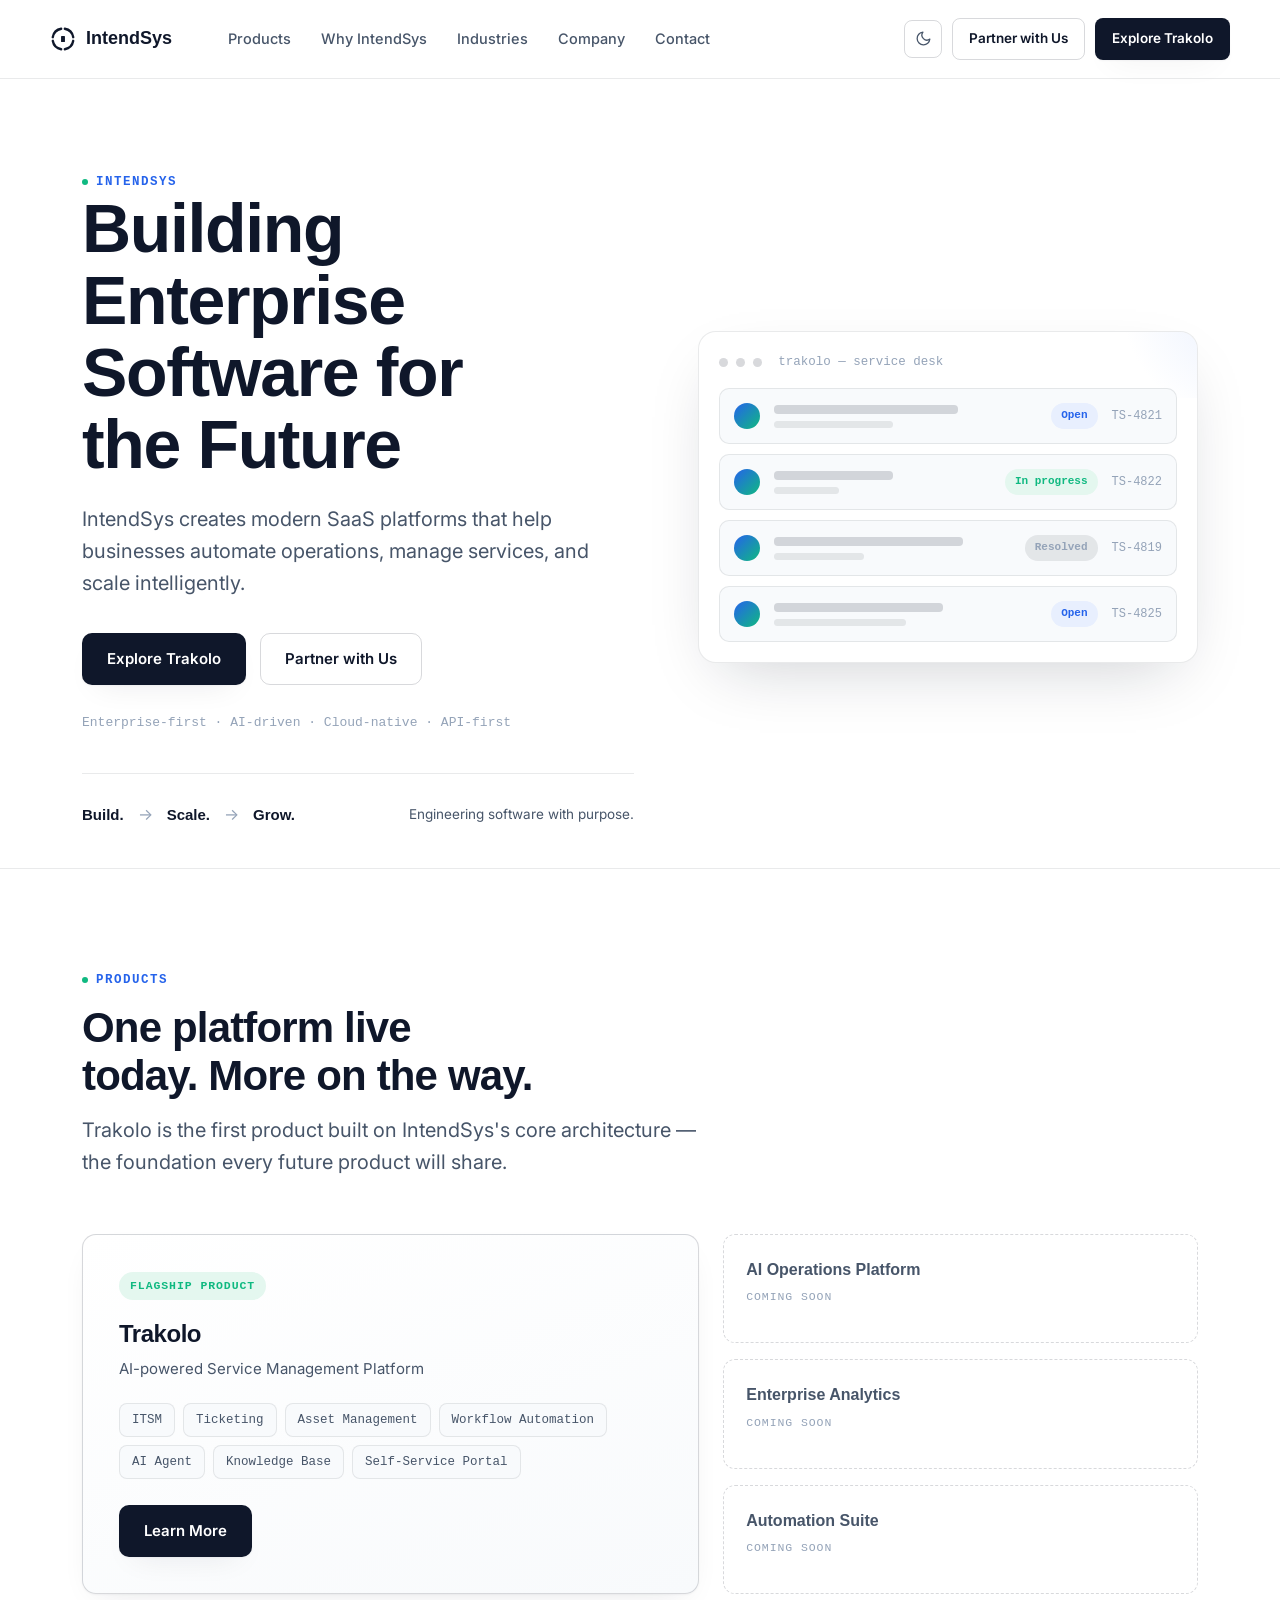
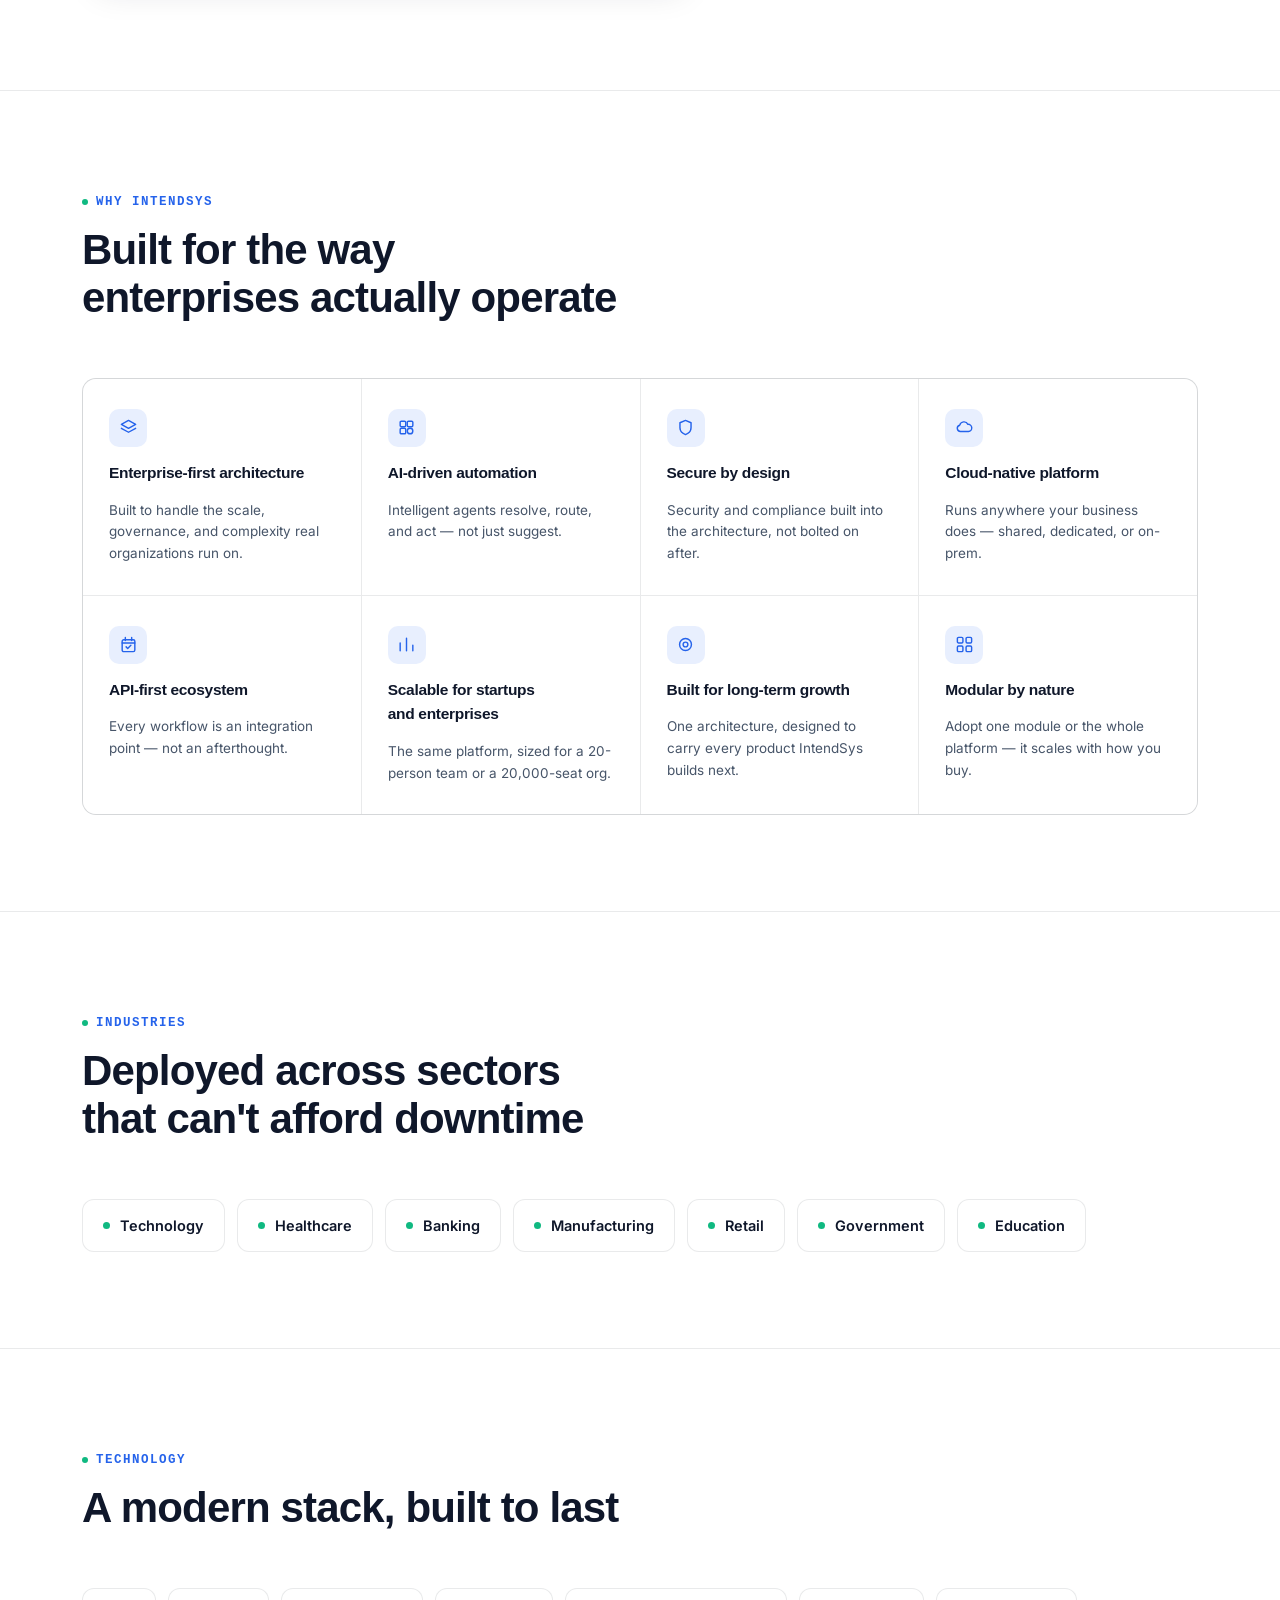
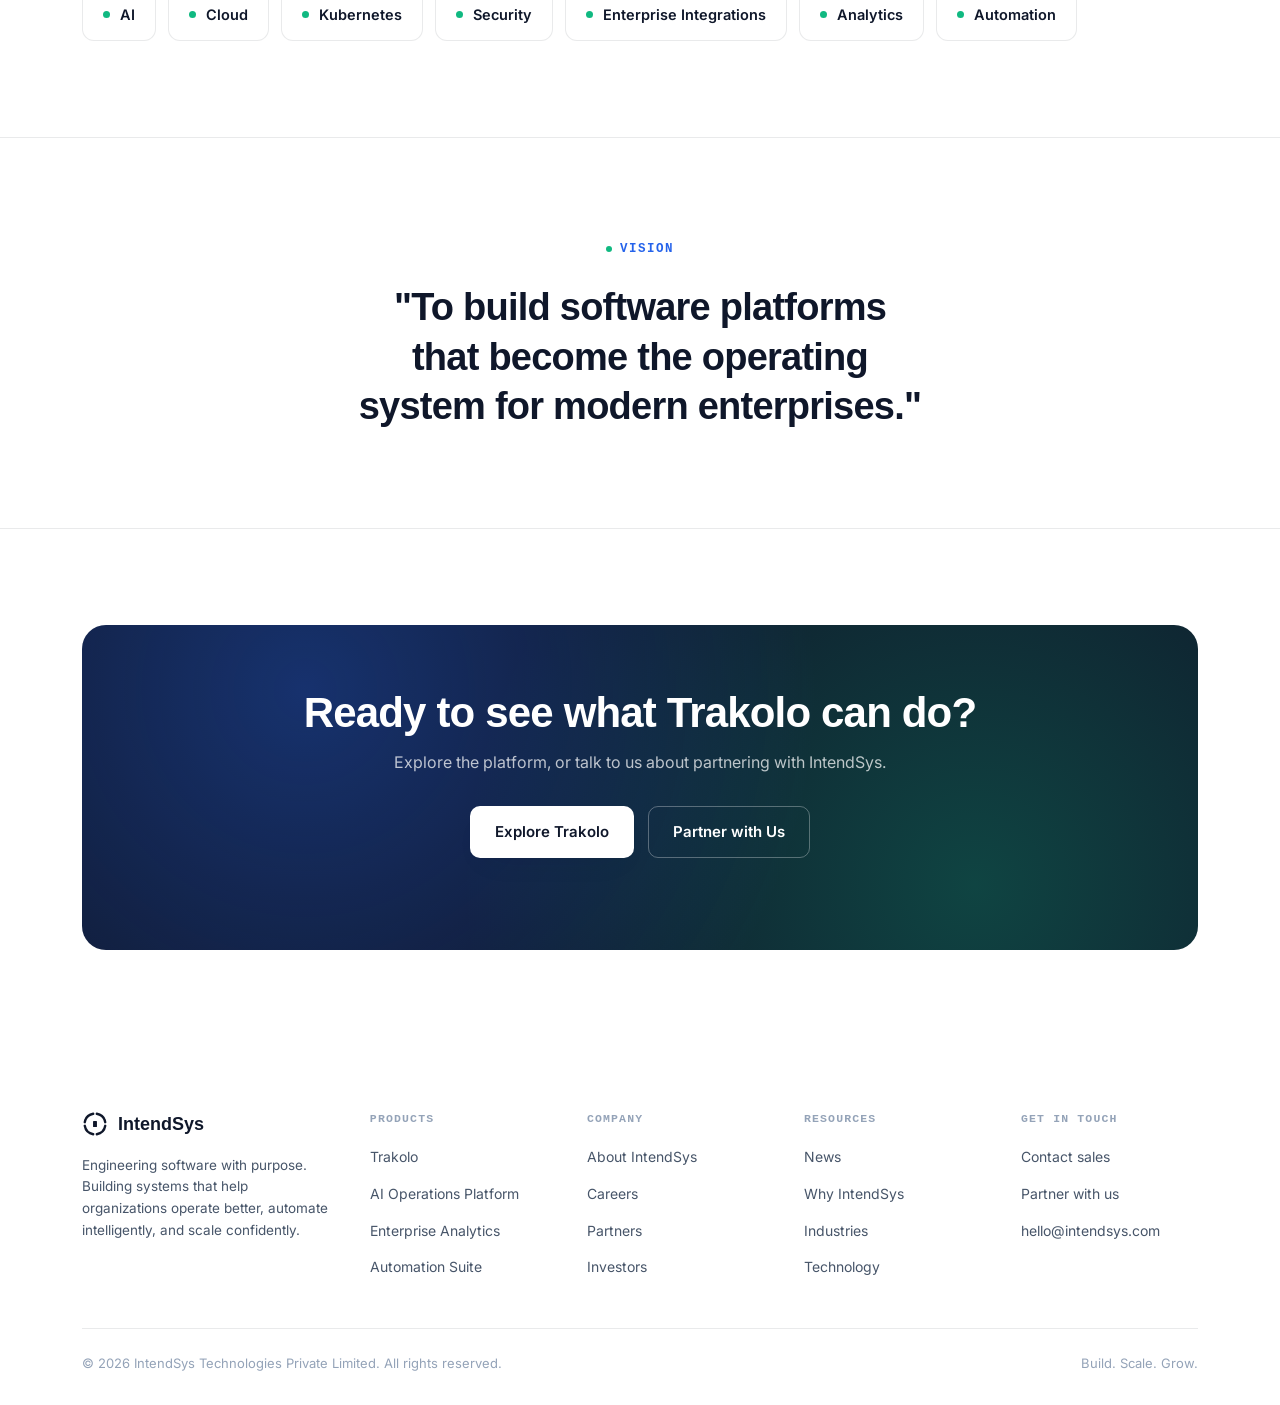
==== index.html @ 914d59b0 "Add IntendSys corporate website: home, Trakolo product page, about, contact" ====
<!DOCTYPE html>
<html lang="en">
<head>
<meta charset="UTF-8">
<meta name="viewport" content="width=device-width, initial-scale=1.0">
<title>IntendSys — Enterprise Software for the Future</title>
<meta name="description" content="IntendSys builds modern SaaS platforms that help businesses automate operations, manage services, and scale intelligently. Home of Trakolo.">
<link rel="icon" href="data:image/svg+xml,%3Csvg xmlns='http://www.w3.org/2000/svg' viewBox='0 0 100 100'%3E%3Cpath d='M56.95 10.61A40 40 0 0189.39 43.05M89.39 56.95A40 40 0 0156.95 89.39M43.05 89.39A40 40 0 0110.61 56.95M10.61 43.05A40 40 0 0143.05 10.61' fill='none' stroke='%230F172A' stroke-width='9' stroke-linecap='round'/%3E%3Crect x='42.5' y='38.5' width='15' height='23' rx='2.2' fill='%230F172A'/%3E%3C/svg%3E">
<link rel="stylesheet" href="styles.css">
</head>
<body>

<header class="site-header">
  <nav class="wrap nav">
    <a href="index.html" class="logo">
      <svg viewBox="0 0 100 100"><path d="M56.95 10.61A40 40 0 0189.39 43.05M89.39 56.95A40 40 0 0156.95 89.39M43.05 89.39A40 40 0 0110.61 56.95M10.61 43.05A40 40 0 0143.05 10.61" fill="none" stroke="currentColor" stroke-width="9" stroke-linecap="round"/><rect x="42.5" y="38.5" width="15" height="23" rx="2.2" fill="currentColor"/></svg>
      IntendSys
    </a>
    <button class="nav-toggle" aria-label="Toggle menu" aria-expanded="false">☰</button>
    <div class="nav-links">
      <a href="index.html#products">Products</a>
      <a href="index.html#why">Why IntendSys</a>
      <a href="index.html#industries">Industries</a>
      <a href="about.html">Company</a>
      <a href="contact.html">Contact</a>
    </div>
    <div class="nav-actions">
      <button class="theme-toggle" aria-label="Toggle dark mode">
        <svg class="moon" viewBox="0 0 24 24" fill="none" stroke="currentColor" stroke-width="1.8" stroke-linecap="round" stroke-linejoin="round"><path d="M21 12.79A9 9 0 1111.21 3 7 7 0 0021 12.79z"/></svg>
        <svg class="sun" viewBox="0 0 24 24" fill="none" stroke="currentColor" stroke-width="1.8" stroke-linecap="round" stroke-linejoin="round"><circle cx="12" cy="12" r="4"/><path d="M12 2v2M12 20v2M4.9 4.9l1.4 1.4M17.7 17.7l1.4 1.4M2 12h2M20 12h2M4.9 19.1l1.4-1.4M17.7 6.3l1.4-1.4"/></svg>
      </button>
      <a href="contact.html" class="btn btn-ghost btn-sm">Partner with Us</a>
      <a href="trakolo.html" class="btn btn-primary btn-sm">Explore Trakolo</a>
    </div>
  </nav>
</header>

<section class="hero">
  <div class="wrap hero-inner">
    <div>
      <span class="eyebrow">IntendSys</span>
      <h1>Building Enterprise Software for the Future</h1>
      <p class="lead">IntendSys creates modern SaaS platforms that help businesses automate operations, manage services, and scale intelligently.</p>
      <div class="hero-ctas">
        <a href="trakolo.html" class="btn btn-primary">Explore Trakolo</a>
        <a href="contact.html" class="btn btn-ghost">Partner with Us</a>
      </div>
      <div class="hero-note">Enterprise-first · AI-driven · Cloud-native · API-first</div>

      <div class="philosophy-strip">
        <span class="word">Build.</span><span class="sep">→</span>
        <span class="word">Scale.</span><span class="sep">→</span>
        <span class="word">Grow.</span>
        <span class="tag">Engineering software with purpose.</span>
      </div>
    </div>

    <div class="mockup" aria-hidden="true">
      <div class="mockup-bar">
        <span class="mockup-dot"></span><span class="mockup-dot"></span><span class="mockup-dot"></span>
        <span class="mockup-title">trakolo — service desk</span>
      </div>
      <div class="ticket-row">
        <span class="ticket-avatar"></span>
        <div class="ticket-lines"><div class="l1"></div><div class="l2"></div></div>
        <span class="pill pill-open">Open</span>
        <span class="ticket-id">TS-4821</span>
      </div>
      <div class="ticket-row">
        <span class="ticket-avatar"></span>
        <div class="ticket-lines"><div class="l1" style="width:55%;"></div><div class="l2" style="width:30%;"></div></div>
        <span class="pill pill-progress">In progress</span>
        <span class="ticket-id">TS-4822</span>
      </div>
      <div class="ticket-row">
        <span class="ticket-avatar"></span>
        <div class="ticket-lines"><div class="l1" style="width:80%;"></div><div class="l2" style="width:38%;"></div></div>
        <span class="pill pill-done">Resolved</span>
        <span class="ticket-id">TS-4819</span>
      </div>
      <div class="ticket-row">
        <span class="ticket-avatar"></span>
        <div class="ticket-lines"><div class="l1" style="width:64%;"></div><div class="l2" style="width:50%;"></div></div>
        <span class="pill pill-open">Open</span>
        <span class="ticket-id">TS-4825</span>
      </div>
    </div>
  </div>
</section>

<section id="products">
  <div class="wrap">
    <div class="section-head">
      <span class="eyebrow">Products</span>
      <h2>One platform live today. More on the way.</h2>
      <p class="lead">Trakolo is the first product built on IntendSys's core architecture — the foundation every future product will share.</p>
    </div>

    <div class="product-grid">
      <div class="product-card flagship">
        <span class="badge">Flagship product</span>
        <h3>Trakolo</h3>
        <p class="tagline">AI-powered Service Management Platform</p>
        <div class="feature-tags">
          <span>ITSM</span><span>Ticketing</span><span>Asset Management</span>
          <span>Workflow Automation</span><span>AI Agent</span><span>Knowledge Base</span>
          <span>Self-Service Portal</span>
        </div>
        <a href="trakolo.html" class="btn btn-primary">Learn More</a>
      </div>

      <div class="coming-soon-grid">
        <div class="soon-card">
          <span class="name">AI Operations Platform</span>
          <span class="tag">Coming soon</span>
        </div>
        <div class="soon-card">
          <span class="name">Enterprise Analytics</span>
          <span class="tag">Coming soon</span>
        </div>
        <div class="soon-card">
          <span class="name">Automation Suite</span>
          <span class="tag">Coming soon</span>
        </div>
      </div>
    </div>
  </div>
</section>

<section id="why">
  <div class="wrap">
    <div class="section-head">
      <span class="eyebrow">Why IntendSys</span>
      <h2>Built for the way enterprises actually operate</h2>
    </div>
    <div class="feature-grid">
      <div class="feature-item">
        <span class="icon"><svg viewBox="0 0 24 24" fill="none" stroke="currentColor" stroke-width="1.8" stroke-linecap="round" stroke-linejoin="round"><path d="M12 3l9 5-9 5-9-5 9-5z"/><path d="M3 13l9 5 9-5"/></svg></span>
        <h4>Enterprise-first architecture</h4>
        <p>Built to handle the scale, governance, and complexity real organizations run on.</p>
      </div>
      <div class="feature-item">
        <span class="icon"><svg viewBox="0 0 24 24" fill="none" stroke="currentColor" stroke-width="1.8" stroke-linecap="round" stroke-linejoin="round"><rect x="4" y="4" width="7" height="7" rx="1.5"/><rect x="13" y="4" width="7" height="7" rx="1.5"/><rect x="4" y="13" width="7" height="7" rx="1.5"/><circle cx="16.5" cy="16.5" r="3.5"/></svg></span>
        <h4>AI-driven automation</h4>
        <p>Intelligent agents resolve, route, and act — not just suggest.</p>
      </div>
      <div class="feature-item">
        <span class="icon"><svg viewBox="0 0 24 24" fill="none" stroke="currentColor" stroke-width="1.8" stroke-linecap="round" stroke-linejoin="round"><path d="M12 3l7 3v6c0 4.5-3 7.5-7 9-4-1.5-7-4.5-7-9V6l7-3z"/></svg></span>
        <h4>Secure by design</h4>
        <p>Security and compliance built into the architecture, not bolted on after.</p>
      </div>
      <div class="feature-item">
        <span class="icon"><svg viewBox="0 0 24 24" fill="none" stroke="currentColor" stroke-width="1.8" stroke-linecap="round" stroke-linejoin="round"><path d="M7 17a4 4 0 01-1-7.9A5.5 5.5 0 0116.3 8 4.5 4.5 0 0117 17H7z"/></svg></span>
        <h4>Cloud-native platform</h4>
        <p>Runs anywhere your business does — shared, dedicated, or on-prem.</p>
      </div>
      <div class="feature-item">
        <span class="icon"><svg viewBox="0 0 24 24" fill="none" stroke="currentColor" stroke-width="1.8" stroke-linecap="round" stroke-linejoin="round"><path d="M8 3v4M16 3v4M4 10h16"/><rect x="4" y="6" width="16" height="15" rx="2"/><path d="M9 15l2 2 4-4"/></svg></span>
        <h4>API-first ecosystem</h4>
        <p>Every workflow is an integration point — not an afterthought.</p>
      </div>
      <div class="feature-item">
        <span class="icon"><svg viewBox="0 0 24 24" fill="none" stroke="currentColor" stroke-width="1.8" stroke-linecap="round" stroke-linejoin="round"><path d="M4 20V10M12 20V4M20 20v-7"/></svg></span>
        <h4>Scalable for startups and enterprises</h4>
        <p>The same platform, sized for a 20-person team or a 20,000-seat org.</p>
      </div>
      <div class="feature-item">
        <span class="icon"><svg viewBox="0 0 24 24" fill="none" stroke="currentColor" stroke-width="1.8" stroke-linecap="round" stroke-linejoin="round"><circle cx="12" cy="12" r="3"/><circle cx="12" cy="12" r="7.5"/></svg></span>
        <h4>Built for long-term growth</h4>
        <p>One architecture, designed to carry every product IntendSys builds next.</p>
      </div>
      <div class="feature-item">
        <span class="icon"><svg viewBox="0 0 24 24" fill="none" stroke="currentColor" stroke-width="1.8" stroke-linecap="round" stroke-linejoin="round"><rect x="3" y="3" width="7" height="7" rx="1.5"/><rect x="14" y="3" width="7" height="7" rx="1.5"/><rect x="3" y="14" width="7" height="7" rx="1.5"/><rect x="14" y="14" width="7" height="7" rx="1.5"/></svg></span>
        <h4>Modular by nature</h4>
        <p>Adopt one module or the whole platform — it scales with how you buy.</p>
      </div>
    </div>
  </div>
</section>

<section id="industries">
  <div class="wrap">
    <div class="section-head">
      <span class="eyebrow">Industries</span>
      <h2>Deployed across sectors that can't afford downtime</h2>
    </div>
    <div class="chip-grid">
      <span class="chip"><span class="dot"></span>Technology</span>
      <span class="chip"><span class="dot"></span>Healthcare</span>
      <span class="chip"><span class="dot"></span>Banking</span>
      <span class="chip"><span class="dot"></span>Manufacturing</span>
      <span class="chip"><span class="dot"></span>Retail</span>
      <span class="chip"><span class="dot"></span>Government</span>
      <span class="chip"><span class="dot"></span>Education</span>
    </div>
  </div>
</section>

<section id="technology">
  <div class="wrap">
    <div class="section-head">
      <span class="eyebrow">Technology</span>
      <h2>A modern stack, built to last</h2>
    </div>
    <div class="chip-grid">
      <span class="chip"><span class="dot"></span>AI</span>
      <span class="chip"><span class="dot"></span>Cloud</span>
      <span class="chip"><span class="dot"></span>Kubernetes</span>
      <span class="chip"><span class="dot"></span>Security</span>
      <span class="chip"><span class="dot"></span>Enterprise Integrations</span>
      <span class="chip"><span class="dot"></span>Analytics</span>
      <span class="chip"><span class="dot"></span>Automation</span>
    </div>
  </div>
</section>

<section class="vision">
  <div class="wrap vision-inner">
    <span class="eyebrow">Vision</span>
    <blockquote>"To build software platforms that become the operating system for modern enterprises."</blockquote>
  </div>
</section>

<section>
  <div class="wrap">
    <div class="cta-band">
      <h2>Ready to see what Trakolo can do?</h2>
      <p>Explore the platform, or talk to us about partnering with IntendSys.</p>
      <div class="hero-ctas">
        <a href="trakolo.html" class="btn btn-primary">Explore Trakolo</a>
        <a href="contact.html" class="btn btn-ghost">Partner with Us</a>
      </div>
    </div>
  </div>
</section>

<footer>
  <div class="wrap">
    <div class="footer-top">
      <div class="footer-brand">
        <a href="index.html" class="logo">
          <svg viewBox="0 0 100 100"><path d="M56.95 10.61A40 40 0 0189.39 43.05M89.39 56.95A40 40 0 0156.95 89.39M43.05 89.39A40 40 0 0110.61 56.95M10.61 43.05A40 40 0 0143.05 10.61" fill="none" stroke="currentColor" stroke-width="9" stroke-linecap="round"/><rect x="42.5" y="38.5" width="15" height="23" rx="2.2" fill="currentColor"/></svg>
          IntendSys
        </a>
        <p>Engineering software with purpose. Building systems that help organizations operate better, automate intelligently, and scale confidently.</p>
      </div>
      <div class="footer-col">
        <h5>Products</h5>
        <ul>
          <li><a href="trakolo.html">Trakolo</a></li>
          <li><a href="index.html#products">AI Operations Platform</a></li>
          <li><a href="index.html#products">Enterprise Analytics</a></li>
          <li><a href="index.html#products">Automation Suite</a></li>
        </ul>
      </div>
      <div class="footer-col">
        <h5>Company</h5>
        <ul>
          <li><a href="about.html">About IntendSys</a></li>
          <li><a href="about.html#careers">Careers</a></li>
          <li><a href="about.html#partners">Partners</a></li>
          <li><a href="about.html#investors">Investors</a></li>
        </ul>
      </div>
      <div class="footer-col">
        <h5>Resources</h5>
        <ul>
          <li><a href="about.html#news">News</a></li>
          <li><a href="index.html#why">Why IntendSys</a></li>
          <li><a href="index.html#industries">Industries</a></li>
          <li><a href="index.html#technology">Technology</a></li>
        </ul>
      </div>
      <div class="footer-col">
        <h5>Get in touch</h5>
        <ul>
          <li><a href="contact.html">Contact sales</a></li>
          <li><a href="contact.html">Partner with us</a></li>
          <li><a href="mailto:hello@intendsys.com">hello@intendsys.com</a></li>
        </ul>
      </div>
    </div>
    <div class="footer-bottom">
      <span>© 2026 IntendSys Technologies Private Limited. All rights reserved.</span>
      <span>Build. Scale. Grow.</span>
    </div>
  </div>
</footer>

<script src="nav.js"></script>
</body>
</html>
---- styles.css ----
/* IntendSys — shared styles */

@import url('https://api.fontshare.com/v2/css?f[]=general-sans@600,500,700&display=swap');
@import url('https://fonts.googleapis.com/css2?family=Inter:wght@400;500;600;700&display=swap');

:root{
  --navy: #0F172A;
  --blue: #2563EB;
  --blue-soft: #E8EFFE;
  --emerald: #10B981;
  --emerald-soft: #E4F7EF;

  --ink: #0F172A;
  --ink-soft: #475569;
  --ink-faint: #94A3B8;
  --paper: #FFFFFF;
  --panel: #F8FAFC;
  --panel-raised: #FFFFFF;
  --line: rgba(15,23,42,0.09);
  --line-strong: rgba(15,23,42,0.16);

  --shadow: 0 1px 2px rgba(15,23,42,0.04), 0 12px 32px -16px rgba(15,23,42,0.12);
  --shadow-lg: 0 24px 64px -24px rgba(15,23,42,0.22);

  --display: 'General Sans', -apple-system, BlinkMacSystemFont, 'Segoe UI', sans-serif;
  --sans: 'Inter', -apple-system, BlinkMacSystemFont, 'Segoe UI', sans-serif;
  --mono: ui-monospace, 'SF Mono', 'JetBrains Mono', Menlo, Consolas, monospace;

  --radius: 14px;
  --wrap: 1180px;
}

:root[data-theme="dark"]{
  --ink: #F1F5F9;
  --ink-soft: #A9B4C4;
  --ink-faint: #64748B;
  --paper: #0B1220;
  --panel: #111A2E;
  --panel-raised: #141D33;
  --line: rgba(241,245,249,0.09);
  --line-strong: rgba(241,245,249,0.16);
  --blue-soft: rgba(37,99,235,0.16);
  --emerald-soft: rgba(16,185,129,0.14);
  --shadow: 0 1px 2px rgba(0,0,0,0.2), 0 12px 32px -16px rgba(0,0,0,0.5);
  --shadow-lg: 0 24px 64px -24px rgba(0,0,0,0.7);
}

@media (prefers-color-scheme: dark){
  :root:not([data-theme="light"]){
    --ink: #F1F5F9;
    --ink-soft: #A9B4C4;
    --ink-faint: #64748B;
    --paper: #0B1220;
    --panel: #111A2E;
    --panel-raised: #141D33;
    --line: rgba(241,245,249,0.09);
    --line-strong: rgba(241,245,249,0.16);
    --blue-soft: rgba(37,99,235,0.16);
    --emerald-soft: rgba(16,185,129,0.14);
    --shadow: 0 1px 2px rgba(0,0,0,0.2), 0 12px 32px -16px rgba(0,0,0,0.5);
    --shadow-lg: 0 24px 64px -24px rgba(0,0,0,0.7);
  }
}

*{ box-sizing: border-box; margin:0; padding:0; }
html{ scroll-behavior: smooth; }
@media (prefers-reduced-motion: reduce){
  html{ scroll-behavior: auto; }
  *{ animation: none !important; transition: none !important; }
}
body{
  font-family: var(--sans);
  background: var(--paper);
  color: var(--ink);
  line-height: 1.6;
  -webkit-font-smoothing: antialiased;
  transition: background .25s ease, color .25s ease;
}
a{ color: inherit; text-decoration: none; }
img,svg{ display:block; max-width:100%; }
:focus-visible{ outline: 2px solid var(--blue); outline-offset: 3px; border-radius: 4px; }

.wrap{ max-width: var(--wrap); margin: 0 auto; padding: 0 32px; }

h1,h2,h3,h4{ font-family: var(--display); font-weight: 600; letter-spacing: -0.02em; text-wrap: balance; color: var(--ink); }
h1{ font-size: clamp(38px, 5.6vw, 68px); line-height: 1.06; }
h2{ font-size: clamp(28px, 3.4vw, 42px); line-height: 1.14; }
h3{ font-size: 20px; line-height: 1.3; }
p{ color: var(--ink-soft); }
.lead{ font-size: clamp(17px, 1.7vw, 20px); color: var(--ink-soft); max-width: 60ch; }

.eyebrow{
  display:inline-flex; align-items:center; gap:8px;
  font-family: var(--mono); font-size: 12.5px; letter-spacing: 0.12em; text-transform: uppercase;
  color: var(--blue); font-weight: 600;
}
.eyebrow::before{ content:""; width:6px; height:6px; border-radius:50%; background: var(--emerald); }

/* Buttons */
.btn{
  display:inline-flex; align-items:center; justify-content:center; gap:8px;
  padding: 13px 24px; border-radius: 10px; font-weight: 600; font-size: 15px;
  border: 1.5px solid transparent; cursor: pointer; font-family: var(--sans);
  transition: transform .15s ease, background .15s ease, border-color .15s ease, box-shadow .15s ease;
  white-space: nowrap;
}
.btn:active{ transform: translateY(1px); }
.btn-primary{ background: var(--navy); color: #fff; box-shadow: var(--shadow); }
.btn-primary:hover{ background: var(--blue); }
:root[data-theme="dark"] .btn-primary,
@media (prefers-color-scheme: dark){ .btn-primary{ background: var(--blue); color:#fff; } }
.btn-ghost{ border-color: var(--line-strong); color: var(--ink); background: transparent; }
.btn-ghost:hover{ border-color: var(--blue); color: var(--blue); }
.btn-sm{ padding: 9px 16px; font-size: 13.5px; border-radius: 8px; }

/* Nav */
.site-header{
  position: sticky; top:0; z-index: 100;
  background: color-mix(in srgb, var(--paper) 82%, transparent);
  backdrop-filter: blur(14px); -webkit-backdrop-filter: blur(14px);
  border-bottom: 1px solid var(--line);
}
.nav{ display:flex; align-items:center; padding: 18px 0; gap: 12px; }
.logo{ display:flex; align-items:center; gap:10px; font-family: var(--display); font-weight:600; font-size:18px; color: var(--ink); flex-shrink:0; }
.logo svg{ width:26px; height:26px; color: var(--navy); }
:root[data-theme="dark"] .logo svg{ color: var(--ink); }
@media (prefers-color-scheme: dark){ .logo svg{ color: var(--ink); } }

.nav-links{ display:flex; gap:30px; font-size:14.5px; color: var(--ink-soft); font-weight:500; margin-left:44px; }
.nav-links a:hover{ color: var(--ink); }
.nav-links a.current{ color: var(--ink); }
.nav-actions{ display:flex; align-items:center; gap:10px; margin-left:auto; padding-left:16px; }
.theme-toggle{
  width:38px; height:38px; border-radius:8px; border:1px solid var(--line-strong);
  background: transparent; color: var(--ink-soft); display:flex; align-items:center; justify-content:center;
  cursor:pointer; flex-shrink:0;
}
.theme-toggle:hover{ color: var(--ink); border-color: var(--blue); }
.theme-toggle svg{ width:17px; height:17px; }
.theme-toggle .sun{ display:none; }
:root[data-theme="dark"] .theme-toggle .moon{ display:none; }
:root[data-theme="dark"] .theme-toggle .sun{ display:block; }
@media (prefers-color-scheme: dark){
  :root:not([data-theme="light"]) .theme-toggle .moon{ display:none; }
  :root:not([data-theme="light"]) .theme-toggle .sun{ display:block; }
}

.nav-toggle{ display:none; background:none; border:1px solid var(--line-strong); border-radius:8px; font-size:18px; width:40px; height:40px; align-items:center; justify-content:center; cursor:pointer; color:var(--ink); }

@media (max-width: 1080px){
  .nav-toggle{ display:inline-flex; }
  .nav-actions .btn-ghost{ display:none; }
  .nav-links{
    display:none; flex-direction:column; gap:0; margin-left:0;
    position:absolute; top:100%; left:20px; right:20px;
    background: var(--panel-raised); border:1px solid var(--line); border-radius:12px;
    padding:6px 18px; box-shadow: var(--shadow-lg); z-index:60;
  }
  .nav-links.open{ display:flex; }
  .nav-links a{ padding:13px 0; border-bottom:1px solid var(--line); }
  .nav-links a:last-child{ border-bottom:none; }
}

/* Sections */
section{ padding: 96px 0; }
section + section{ border-top: 1px solid var(--line); }
.section-head{ max-width: 640px; margin-bottom: 56px; }
.section-head .eyebrow{ margin-bottom: 14px; }
.section-head h2{ margin-bottom: 14px; }

/* Hero */
.hero{ padding: 88px 0 40px; border-top:none; }
.hero-inner{ display:grid; grid-template-columns: 1.05fr 0.95fr; gap: 64px; align-items:center; }
.hero h1{ margin-bottom: 22px; }
.hero .lead{ margin-bottom: 34px; }
.hero-ctas{ display:flex; gap:14px; flex-wrap:wrap; margin-bottom: 28px; }
.hero-note{ font-size: 13px; color: var(--ink-faint); font-family: var(--mono); }

.philosophy-strip{
  display:flex; align-items:center; gap:14px; flex-wrap:wrap;
  margin-top: 40px; padding-top: 28px; border-top: 1px solid var(--line);
}
.philosophy-strip .word{ font-family: var(--display); font-weight:600; font-size:15px; color: var(--ink); }
.philosophy-strip .sep{ color: var(--ink-faint); }
.philosophy-strip .tag{ font-size:13.5px; color: var(--ink-soft); margin-left:auto; }

/* Product mockup */
.mockup{
  background: var(--panel-raised); border:1px solid var(--line); border-radius: 18px;
  box-shadow: var(--shadow-lg); padding: 20px; position:relative; overflow:hidden;
}
.mockup::before{
  content:""; position:absolute; inset:-40% -40% auto auto; width:60%; height:60%;
  background: radial-gradient(circle, var(--blue-soft), transparent 70%); z-index:0; pointer-events:none;
}
.mockup-bar{ display:flex; align-items:center; gap:8px; margin-bottom:16px; position:relative; z-index:1; }
.mockup-dot{ width:9px; height:9px; border-radius:50%; background: var(--line-strong); }
.mockup-title{ font-size:12.5px; color: var(--ink-faint); font-family: var(--mono); margin-left:8px; }
.ticket-row{
  display:grid; grid-template-columns: auto 1fr auto auto; align-items:center; gap:14px;
  padding: 14px; border-radius:10px; background: var(--panel); border:1px solid var(--line);
  margin-bottom:10px; position:relative; z-index:1;
}
.ticket-row:last-child{ margin-bottom:0; }
.ticket-avatar{ width:26px; height:26px; border-radius:50%; background: linear-gradient(135deg, var(--blue), var(--emerald)); flex-shrink:0; }
.ticket-lines .l1{ height:9px; width:70%; background: var(--line-strong); border-radius:4px; margin-bottom:7px; }
.ticket-lines .l2{ height:7px; width:45%; background: var(--line); border-radius:4px; }
.pill{ font-size:11px; font-weight:600; padding:4px 10px; border-radius:20px; white-space:nowrap; font-family: var(--mono); }
.pill-open{ background: var(--blue-soft); color: var(--blue); }
.pill-progress{ background: var(--emerald-soft); color: var(--emerald); }
.pill-done{ background: var(--line); color: var(--ink-faint); }
.ticket-id{ font-size:12px; color: var(--ink-faint); font-family: var(--mono); }

/* Product cards */
.product-grid{ display:grid; grid-template-columns: 1.3fr 1fr; gap: 24px; }
.product-card{
  border:1px solid var(--line); border-radius: var(--radius); padding: 36px;
  background: var(--panel-raised); position:relative; overflow:hidden;
}
.product-card.flagship{
  background: linear-gradient(160deg, var(--panel-raised), var(--panel));
  border-color: var(--line-strong);
  box-shadow: var(--shadow);
}
.product-card .badge{
  display:inline-flex; align-items:center; gap:6px; font-size:11.5px; font-weight:700;
  text-transform:uppercase; letter-spacing:0.08em; padding:5px 11px; border-radius:20px;
  background: var(--emerald-soft); color: var(--emerald); margin-bottom:18px; font-family: var(--mono);
}
.product-card h3{ font-size: 24px; margin-bottom:8px; }
.product-card .tagline{ color: var(--ink-soft); font-size:15px; margin-bottom:22px; }
.feature-tags{ display:flex; flex-wrap:wrap; gap:8px; margin-bottom:26px; }
.feature-tags span{
  font-size:12.5px; padding:6px 12px; border-radius:8px; background: var(--panel); border:1px solid var(--line);
  color: var(--ink-soft); font-family: var(--mono);
}
.coming-soon-grid{ display:grid; gap:16px; }
.soon-card{
  border:1px dashed var(--line-strong); border-radius:12px; padding:22px;
  color: var(--ink-faint); display:flex; flex-direction:column; gap:6px;
}
.soon-card .name{ font-family: var(--display); font-weight:600; color: var(--ink-soft); font-size:16px; }
.soon-card .tag{ font-size:11.5px; text-transform:uppercase; letter-spacing:0.08em; font-family: var(--mono); }

/* Feature grid (Why IntendSys) */
.feature-grid{ display:grid; grid-template-columns: repeat(4, 1fr); gap: 1px; background: var(--line); border:1px solid var(--line); border-radius: var(--radius); overflow:hidden; }
.feature-item{ background: var(--panel-raised); padding: 30px 26px; display:flex; flex-direction:column; gap:14px; }
.feature-item .icon{ width:38px; height:38px; border-radius:10px; background: var(--blue-soft); color: var(--blue); display:flex; align-items:center; justify-content:center; }
.feature-item .icon svg{ width:19px; height:19px; }
.feature-item h4{ font-family: var(--display); font-weight:600; font-size:15.5px; color: var(--ink); }
.feature-item p{ font-size:13.5px; margin:0; }

/* Chip grids (Industries, Technology) */
.chip-grid{ display:flex; flex-wrap:wrap; gap:12px; }
.chip{
  display:flex; align-items:center; gap:10px; padding: 14px 20px; border-radius:12px;
  border:1px solid var(--line); background: var(--panel-raised); font-weight:600; font-size:14.5px;
  color: var(--ink); transition: border-color .15s ease, transform .15s ease;
}
.chip:hover{ border-color: var(--blue); transform: translateY(-2px); }
.chip .dot{ width:7px; height:7px; border-radius:50%; background: var(--emerald); }

/* Vision */
.vision{ text-align:center; }
.vision-inner{ max-width: 780px; margin: 0 auto; }
.vision blockquote{ font-family: var(--display); font-size: clamp(24px, 3.4vw, 38px); font-weight:600; letter-spacing:-0.02em; color: var(--ink); line-height:1.3; text-wrap: balance; }
.vision .eyebrow{ justify-content:center; margin-bottom:24px; }

/* CTA band */
.cta-band{
  border-radius: 24px; padding: 64px 56px; text-align:center;
  background: var(--navy); color:#fff; position:relative; overflow:hidden;
}
.cta-band::before{ content:""; position:absolute; inset:0; background: radial-gradient(circle at 20% 20%, rgba(37,99,235,0.35), transparent 55%), radial-gradient(circle at 80% 80%, rgba(16,185,129,0.28), transparent 55%); }
.cta-band > *{ position:relative; z-index:1; }
.cta-band h2{ color:#fff; margin-bottom:14px; }
.cta-band p{ color: rgba(255,255,255,0.72); max-width:52ch; margin: 0 auto 30px; }
.cta-band .hero-ctas{ justify-content:center; }
.cta-band .btn-ghost{ border-color: rgba(255,255,255,0.3); color:#fff; }
.cta-band .btn-ghost:hover{ border-color: var(--emerald); color: var(--emerald); }
.cta-band .btn-primary{ background:#fff; color: var(--navy); }
.cta-band .btn-primary:hover{ background: var(--emerald-soft); }

/* Footer */
footer{ padding: 64px 0 32px; }
.footer-top{ display:grid; grid-template-columns: 1.4fr repeat(4, 1fr); gap: 40px; padding-bottom: 48px; border-bottom: 1px solid var(--line); }
.footer-brand .logo{ margin-bottom: 16px; }
.footer-brand p{ font-size: 13.5px; max-width: 32ch; }
.footer-col h5{ font-family: var(--mono); font-size:11.5px; text-transform:uppercase; letter-spacing:0.1em; color: var(--ink-faint); margin-bottom:16px; }
.footer-col ul{ list-style:none; display:flex; flex-direction:column; gap:11px; }
.footer-col a{ font-size:14px; color: var(--ink-soft); }
.footer-col a:hover{ color: var(--ink); }
.footer-bottom{ display:flex; align-items:center; justify-content:space-between; padding-top:24px; font-size:13px; color: var(--ink-faint); flex-wrap:wrap; gap:12px; }
.footer-bottom .socials{ display:flex; gap:16px; }

/* Page header (inner pages) */
.page-header{ padding: 72px 0 48px; }
.page-header .eyebrow{ margin-bottom:16px; }
.page-header .lead{ margin-top:14px; }

@media (max-width: 900px){
  .hero-inner{ grid-template-columns: 1fr; }
  .product-grid{ grid-template-columns: 1fr; }
  .feature-grid{ grid-template-columns: repeat(2, 1fr); }
  .footer-top{ grid-template-columns: repeat(2, 1fr); }
}
@media (max-width: 560px){
  section{ padding: 64px 0; }
  .feature-grid{ grid-template-columns: 1fr; }
  .footer-top{ grid-template-columns: 1fr; gap:32px; }
  .cta-band{ padding: 48px 24px; }
}
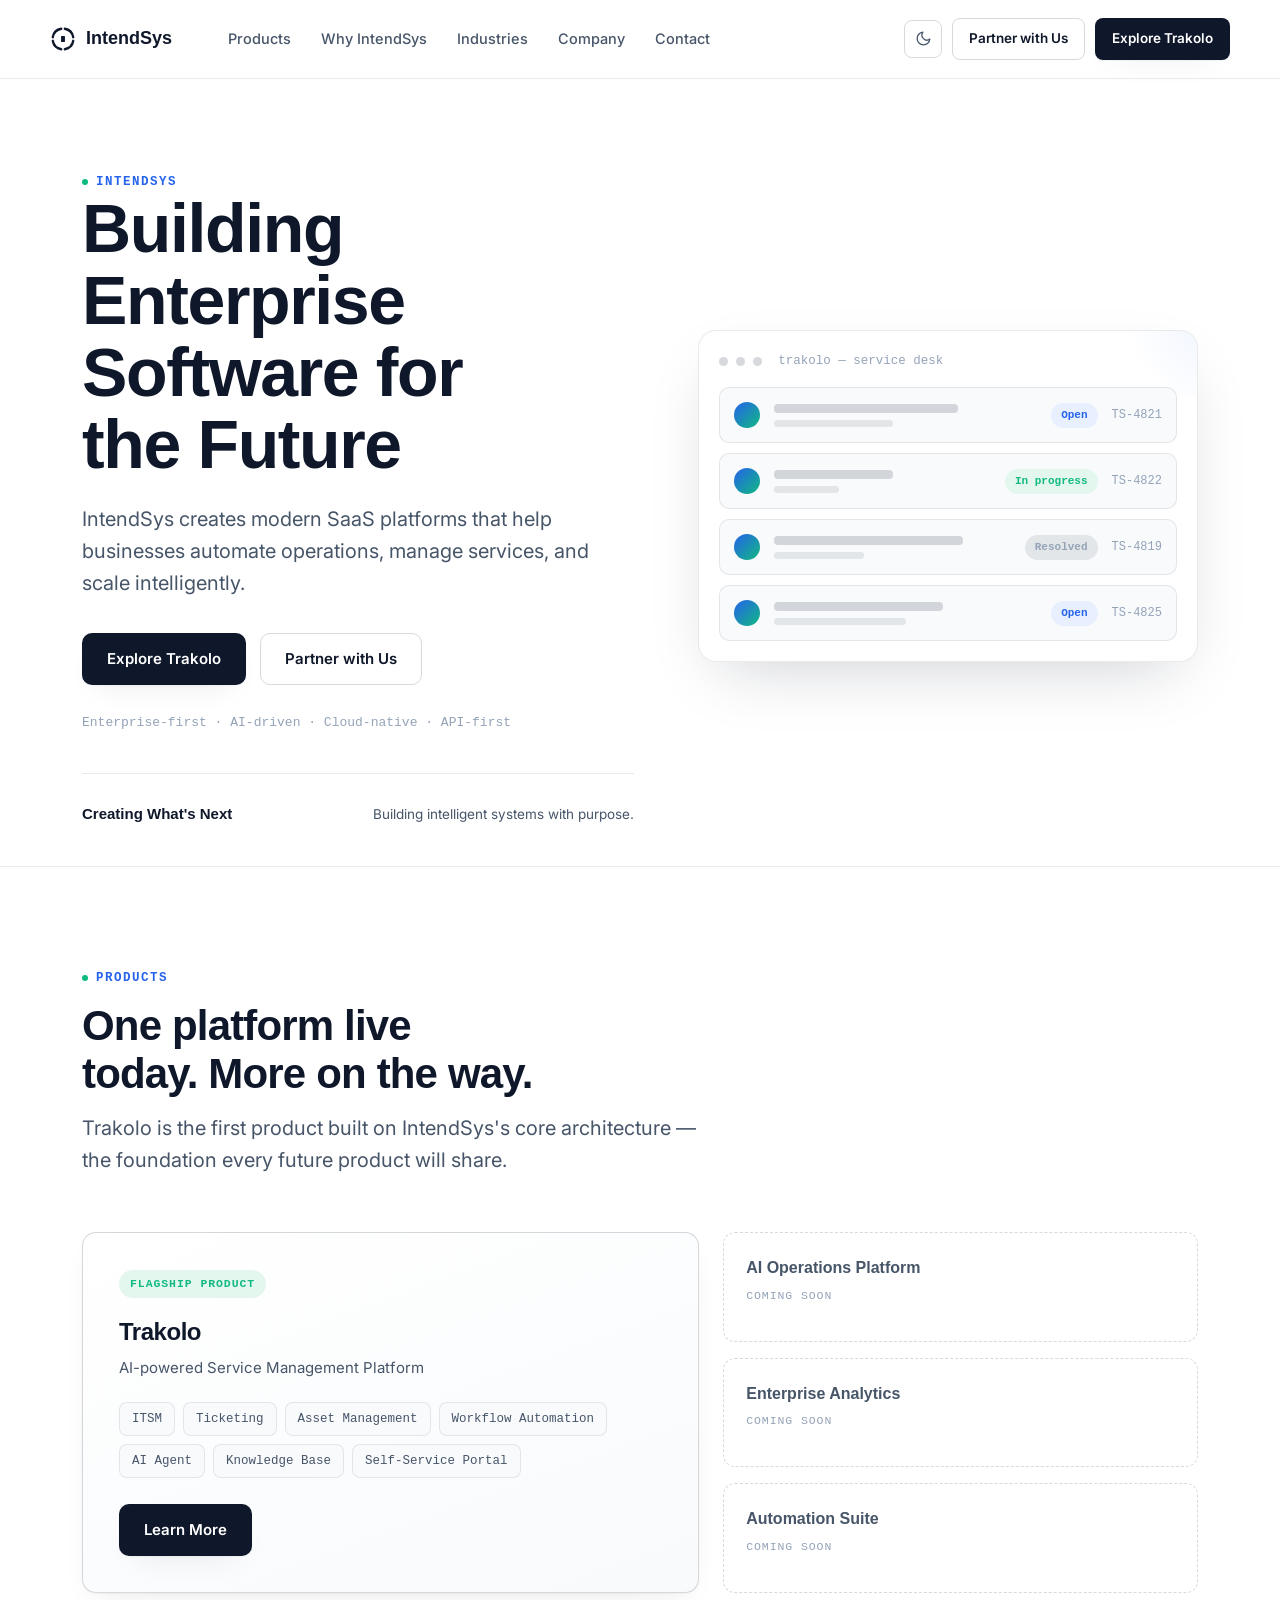
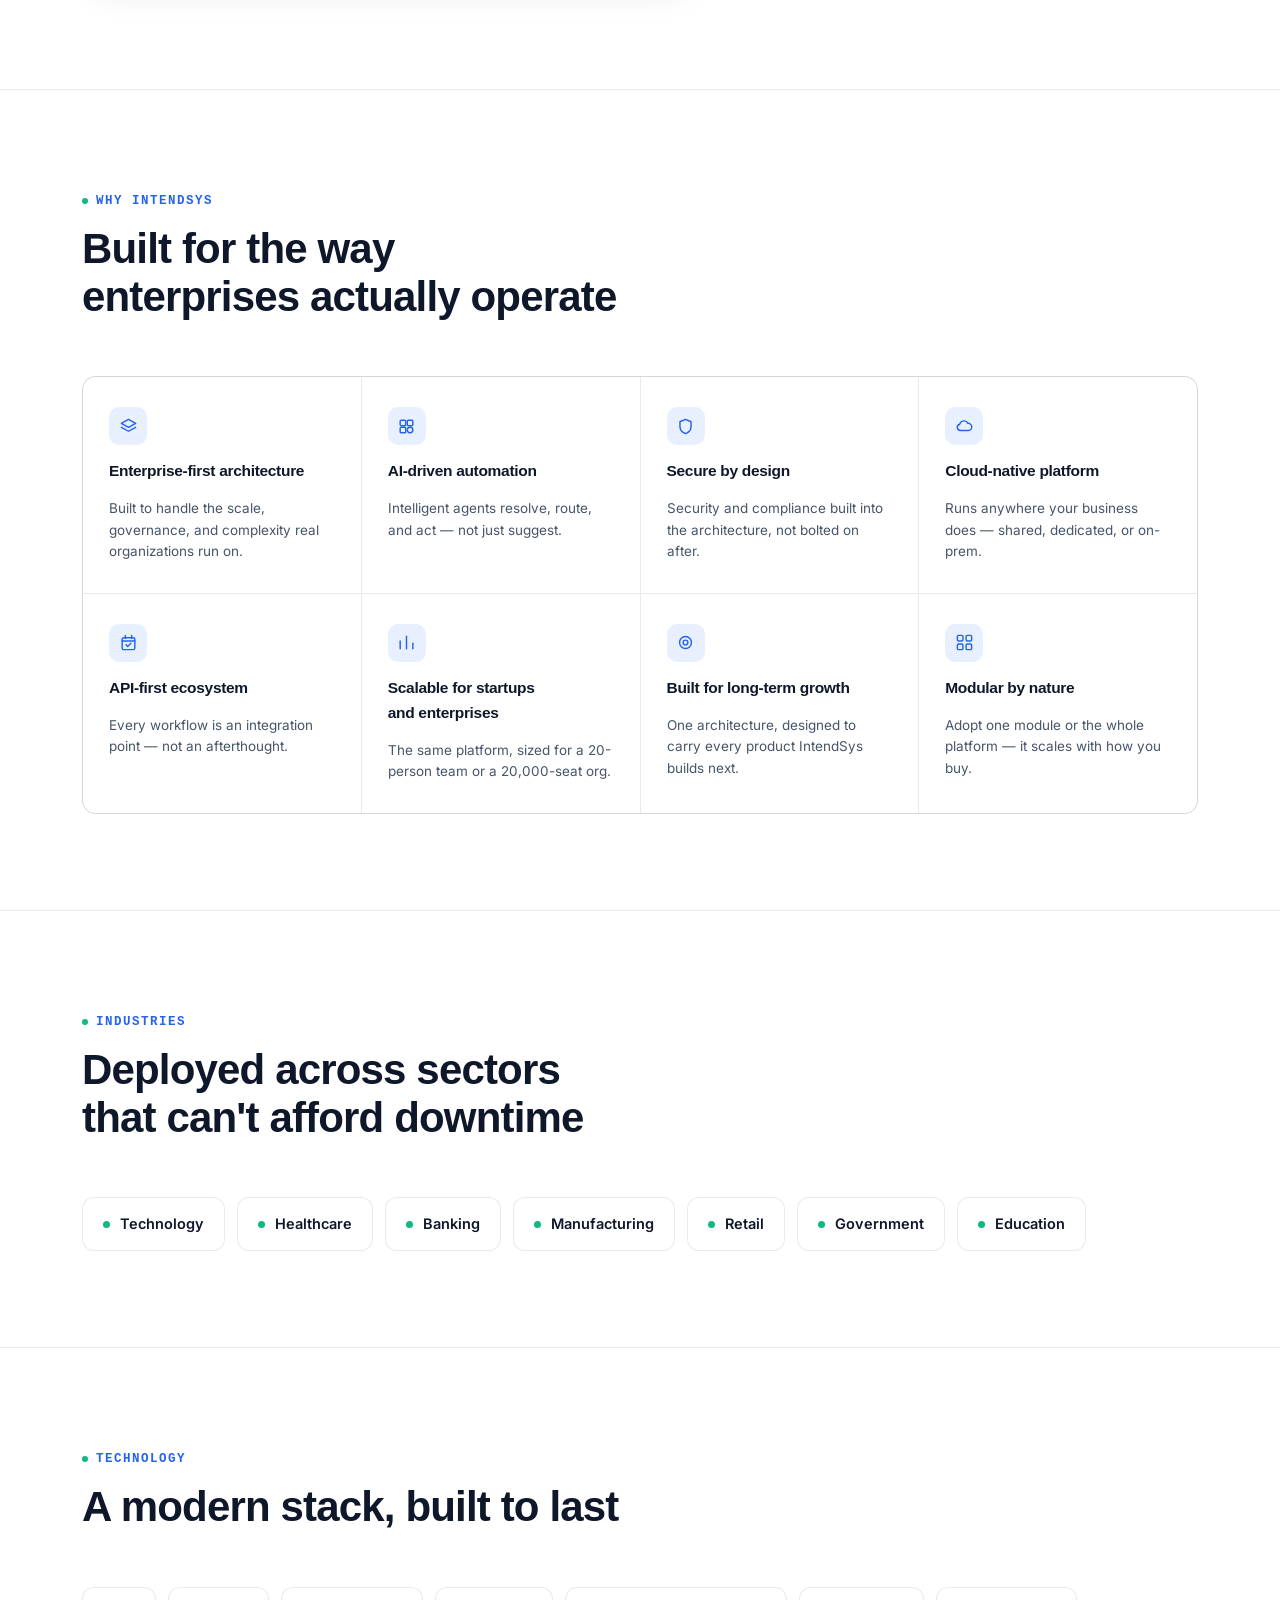
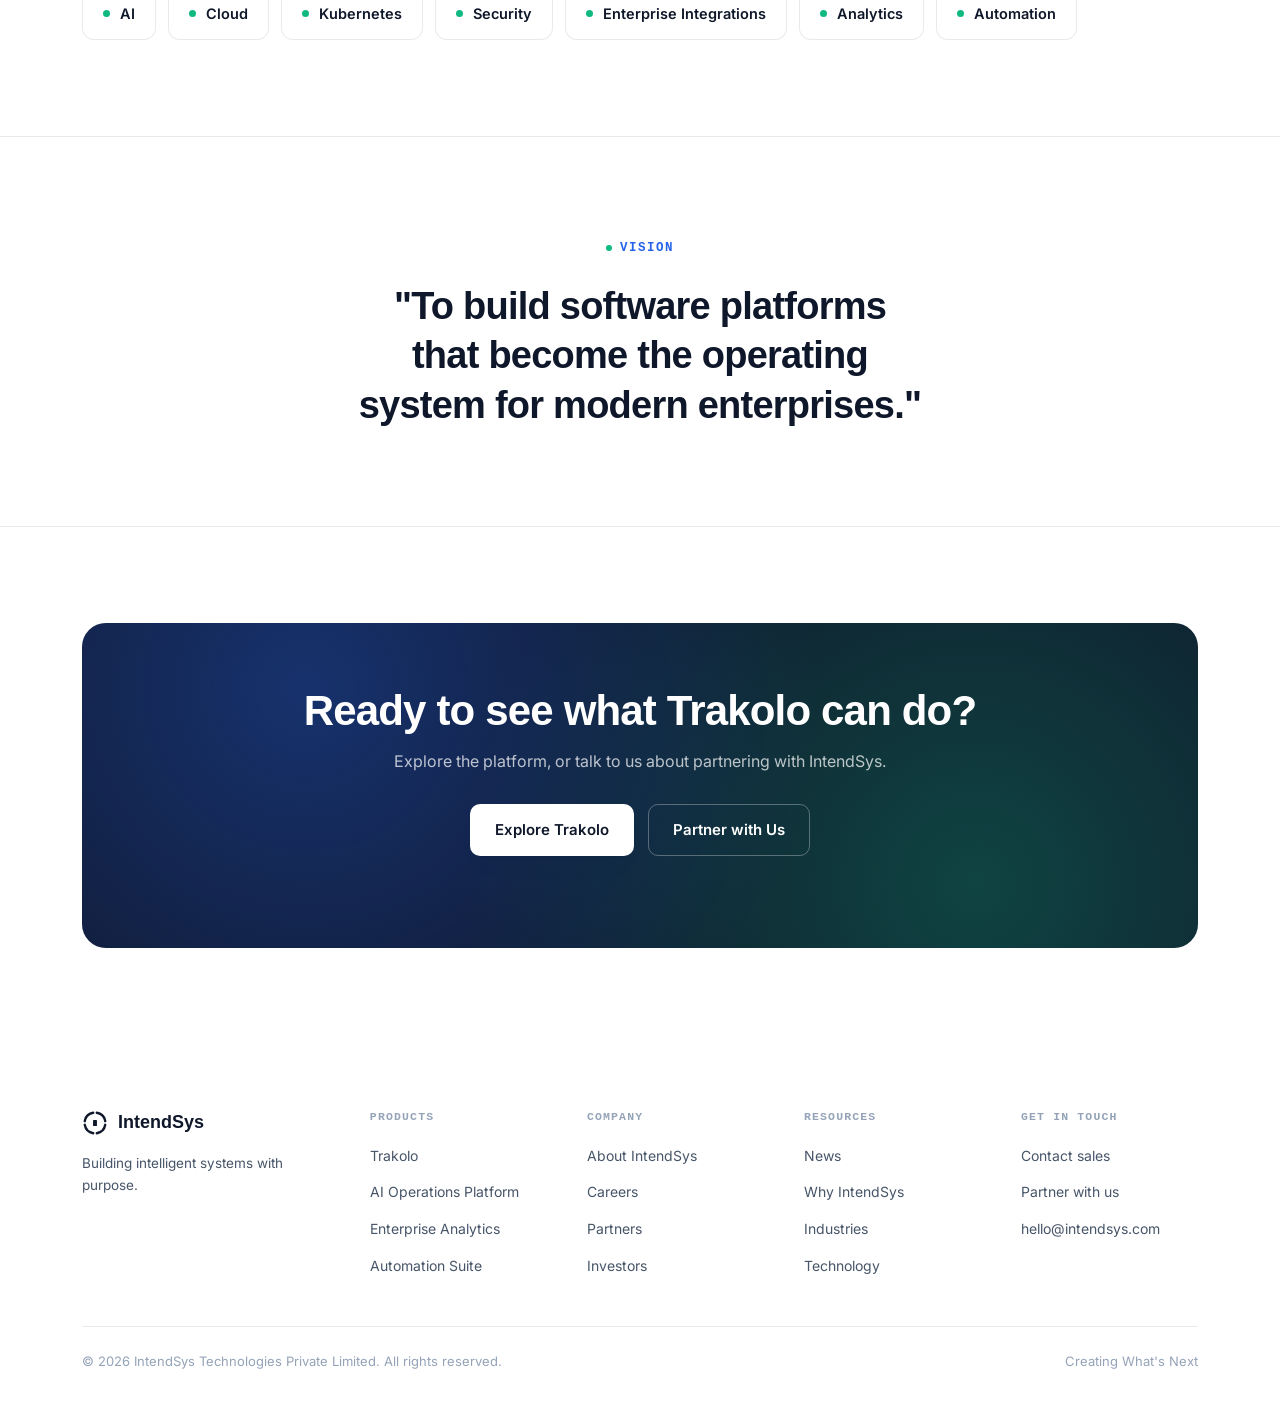
==== commit 497afd30: "Update brand tagline to 'Creating What's Next' Replaces 'Build. Scale. Grow.' as the tagline and 'En" ====
--- a/index.html
+++ b/index.html
@@ -48,10 +48,8 @@
       <div class="hero-note">Enterprise-first · AI-driven · Cloud-native · API-first</div>
 
       <div class="philosophy-strip">
-        <span class="word">Build.</span><span class="sep">→</span>
-        <span class="word">Scale.</span><span class="sep">→</span>
-        <span class="word">Grow.</span>
-        <span class="tag">Engineering software with purpose.</span>
+        <span class="word">Creating What's Next</span>
+        <span class="tag">Building intelligent systems with purpose.</span>
       </div>
     </div>
 
@@ -242,7 +240,7 @@
           <svg viewBox="0 0 100 100"><path d="M56.95 10.61A40 40 0 0189.39 43.05M89.39 56.95A40 40 0 0156.95 89.39M43.05 89.39A40 40 0 0110.61 56.95M10.61 43.05A40 40 0 0143.05 10.61" fill="none" stroke="currentColor" stroke-width="9" stroke-linecap="round"/><rect x="42.5" y="38.5" width="15" height="23" rx="2.2" fill="currentColor"/></svg>
           IntendSys
         </a>
-        <p>Engineering software with purpose. Building systems that help organizations operate better, automate intelligently, and scale confidently.</p>
+        <p>Building intelligent systems with purpose.</p>
       </div>
       <div class="footer-col">
         <h5>Products</h5>
@@ -282,7 +280,7 @@
     </div>
     <div class="footer-bottom">
       <span>© 2026 IntendSys Technologies Private Limited. All rights reserved.</span>
-      <span>Build. Scale. Grow.</span>
+      <span>Creating What's Next</span>
     </div>
   </div>
 </footer>
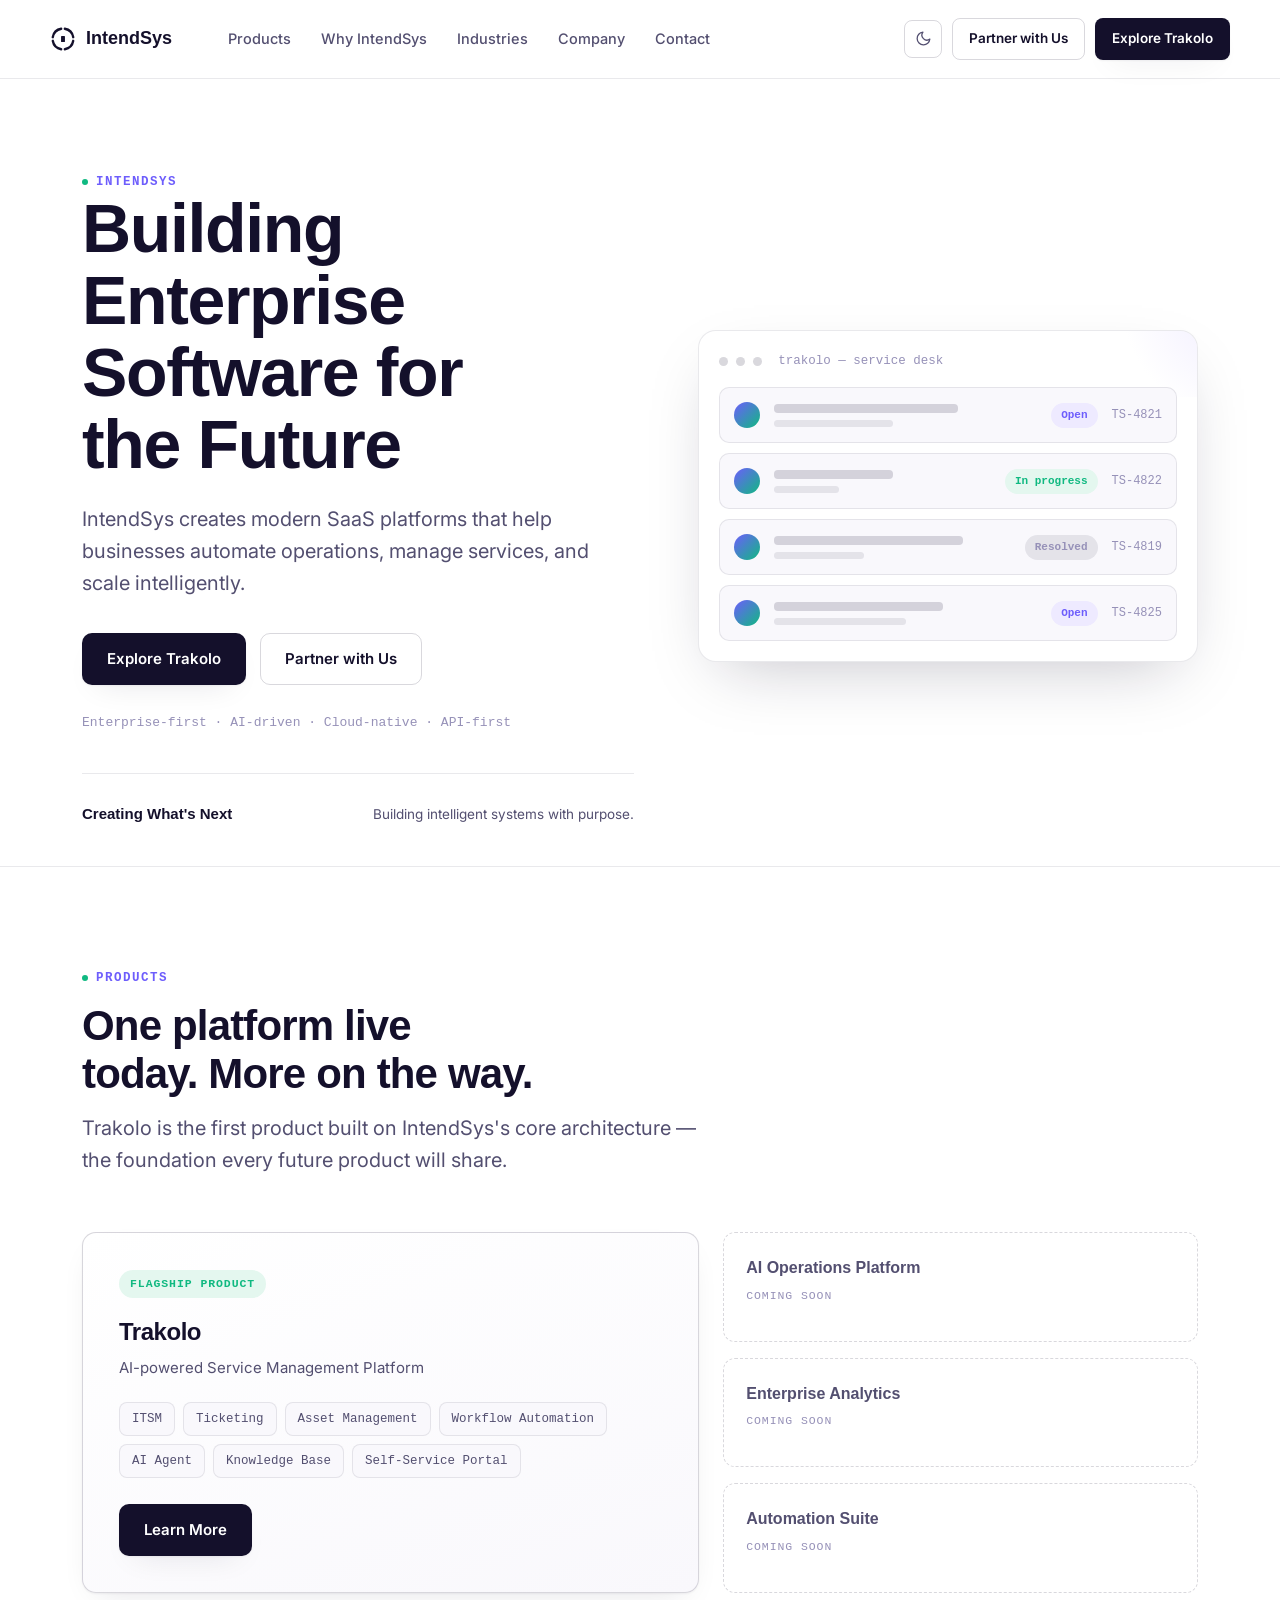
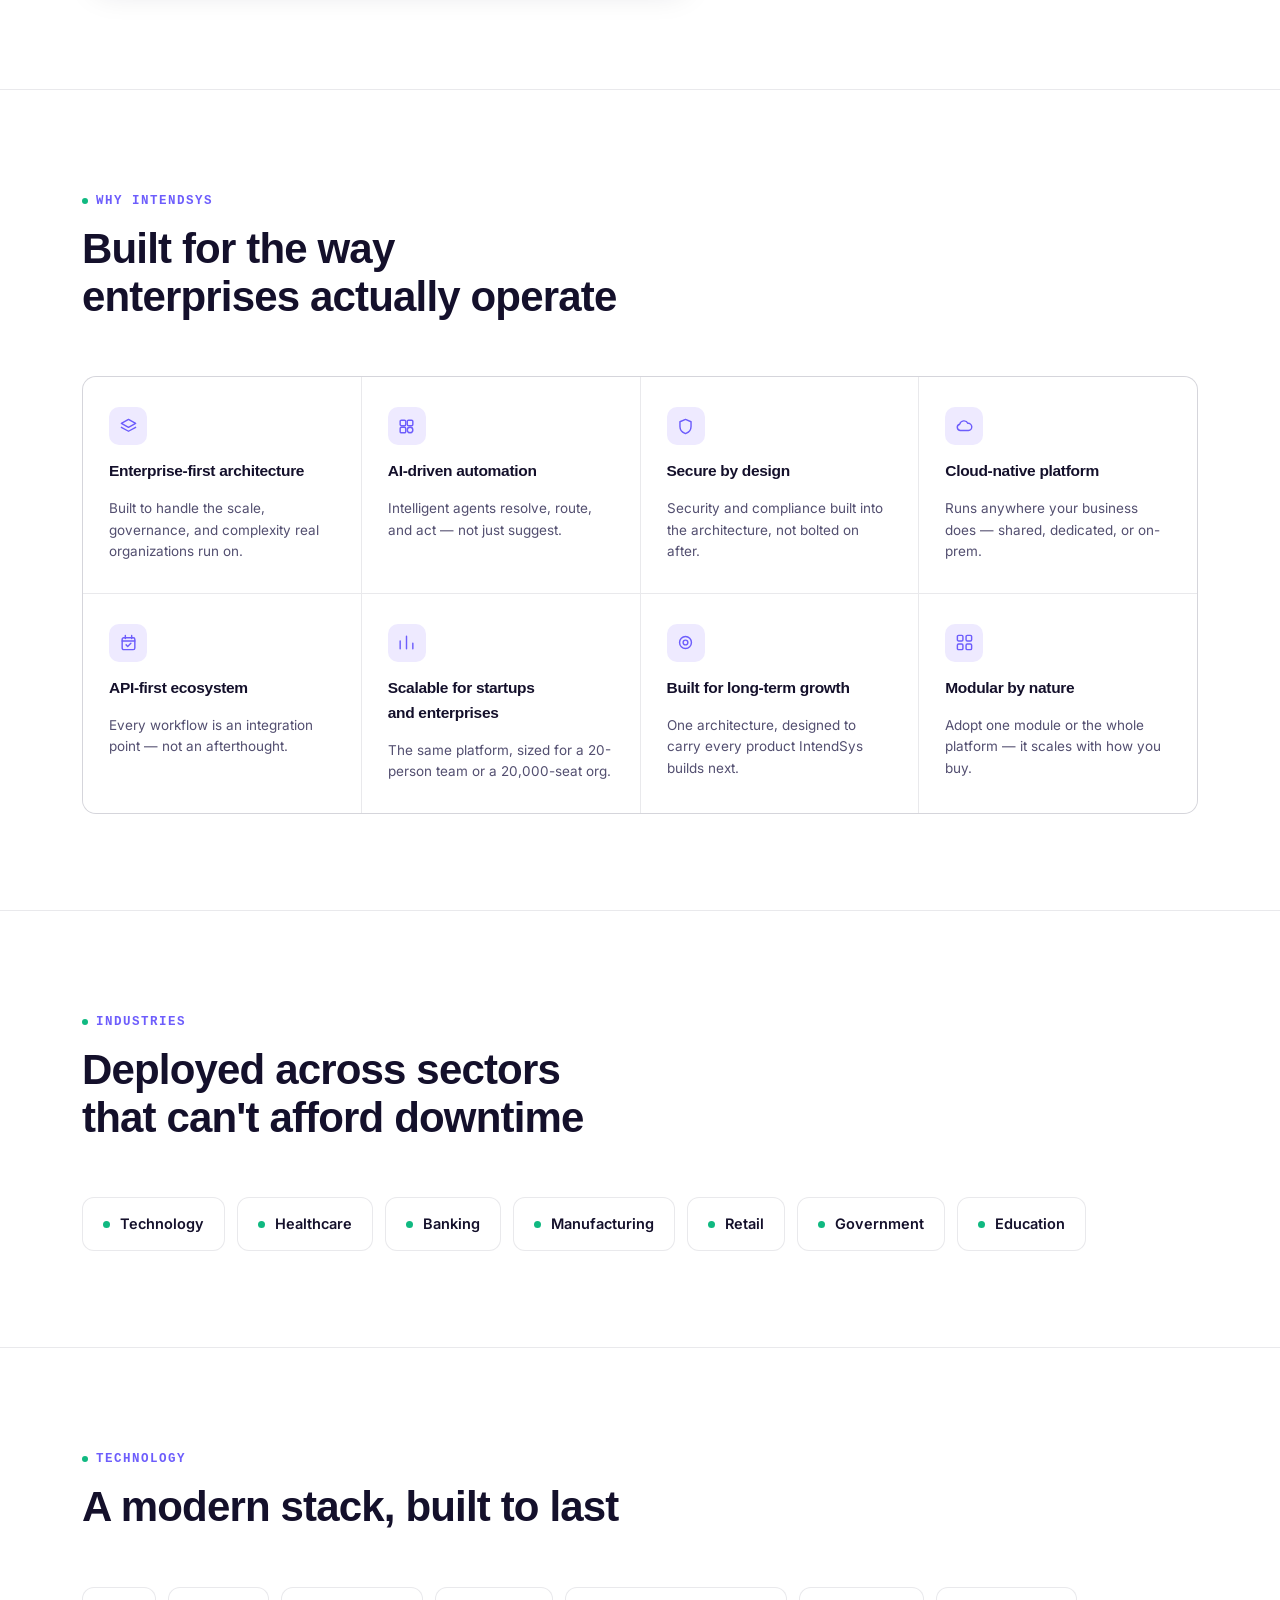
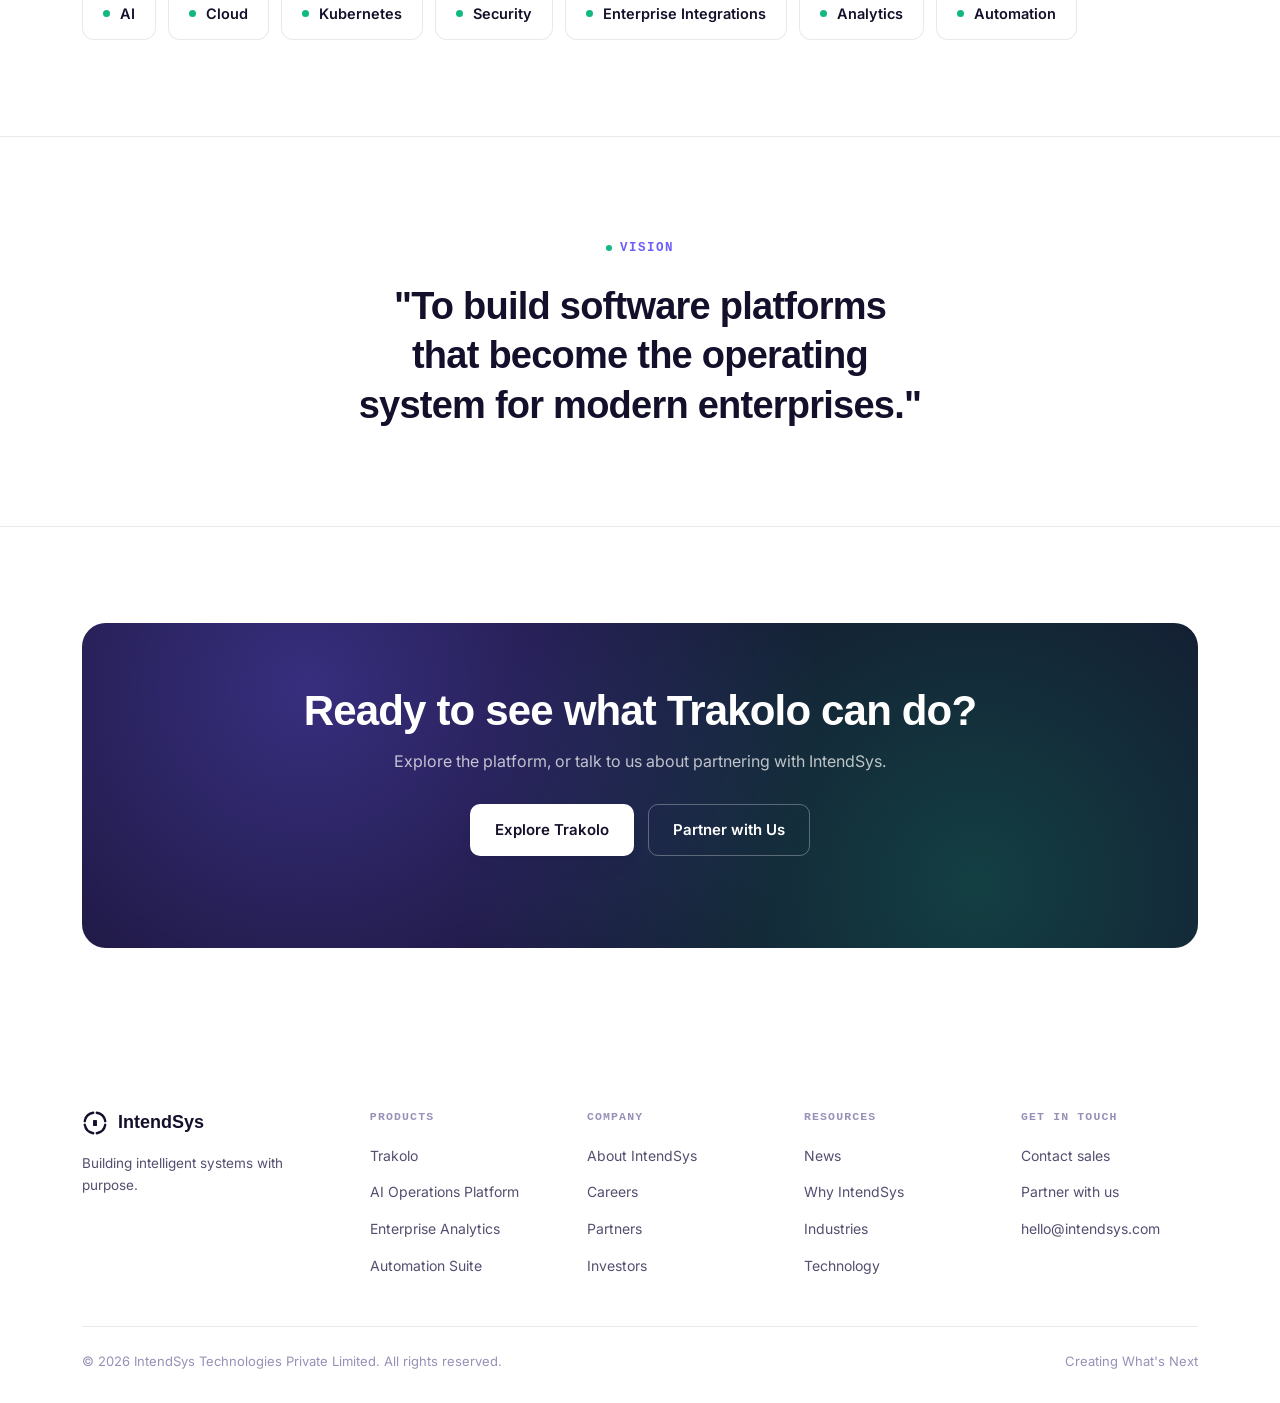
==== commit 395fc42e: "Update site theme to violet-indigo, matching the 'Creating What's Next' direction Recolors the ink/p" ====
--- a/index.html
+++ b/index.html
@@ -5,7 +5,7 @@
 <meta name="viewport" content="width=device-width, initial-scale=1.0">
 <title>IntendSys — Enterprise Software for the Future</title>
 <meta name="description" content="IntendSys builds modern SaaS platforms that help businesses automate operations, manage services, and scale intelligently. Home of Trakolo.">
-<link rel="icon" href="data:image/svg+xml,%3Csvg xmlns='http://www.w3.org/2000/svg' viewBox='0 0 100 100'%3E%3Cpath d='M56.95 10.61A40 40 0 0189.39 43.05M89.39 56.95A40 40 0 0156.95 89.39M43.05 89.39A40 40 0 0110.61 56.95M10.61 43.05A40 40 0 0143.05 10.61' fill='none' stroke='%230F172A' stroke-width='9' stroke-linecap='round'/%3E%3Crect x='42.5' y='38.5' width='15' height='23' rx='2.2' fill='%230F172A'/%3E%3C/svg%3E">
+<link rel="icon" href="data:image/svg+xml,%3Csvg xmlns='http://www.w3.org/2000/svg' viewBox='0 0 100 100'%3E%3Cpath d='M56.95 10.61A40 40 0 0189.39 43.05M89.39 56.95A40 40 0 0156.95 89.39M43.05 89.39A40 40 0 0110.61 56.95M10.61 43.05A40 40 0 0143.05 10.61' fill='none' stroke='%2314102B' stroke-width='9' stroke-linecap='round'/%3E%3Crect x='42.5' y='38.5' width='15' height='23' rx='2.2' fill='%2314102B'/%3E%3C/svg%3E">
 <link rel="stylesheet" href="styles.css">
 </head>
 <body>
--- a/styles.css
+++ b/styles.css
@@ -4,23 +4,23 @@
 @import url('https://fonts.googleapis.com/css2?family=Inter:wght@400;500;600;700&display=swap');
 
 :root{
-  --navy: #0F172A;
-  --blue: #2563EB;
-  --blue-soft: #E8EFFE;
+  --navy: #14102B;
+  --blue: #6D5DFC;
+  --blue-soft: #EEEAFF;
   --emerald: #10B981;
   --emerald-soft: #E4F7EF;
 
-  --ink: #0F172A;
-  --ink-soft: #475569;
-  --ink-faint: #94A3B8;
+  --ink: #14102B;
+  --ink-soft: #534F70;
+  --ink-faint: #9691B8;
   --paper: #FFFFFF;
-  --panel: #F8FAFC;
+  --panel: #F9F8FC;
   --panel-raised: #FFFFFF;
-  --line: rgba(15,23,42,0.09);
-  --line-strong: rgba(15,23,42,0.16);
-
-  --shadow: 0 1px 2px rgba(15,23,42,0.04), 0 12px 32px -16px rgba(15,23,42,0.12);
-  --shadow-lg: 0 24px 64px -24px rgba(15,23,42,0.22);
+  --line: rgba(20,16,43,0.09);
+  --line-strong: rgba(20,16,43,0.16);
+
+  --shadow: 0 1px 2px rgba(20,16,43,0.05), 0 12px 32px -16px rgba(20,16,43,0.14);
+  --shadow-lg: 0 24px 64px -24px rgba(20,16,43,0.26);
 
   --display: 'General Sans', -apple-system, BlinkMacSystemFont, 'Segoe UI', sans-serif;
   --sans: 'Inter', -apple-system, BlinkMacSystemFont, 'Segoe UI', sans-serif;
@@ -34,12 +34,12 @@
   --ink: #F1F5F9;
   --ink-soft: #A9B4C4;
   --ink-faint: #64748B;
-  --paper: #0B1220;
-  --panel: #111A2E;
-  --panel-raised: #141D33;
+  --paper: #100C24;
+  --panel: #17122F;
+  --panel-raised: #1C1640;
   --line: rgba(241,245,249,0.09);
   --line-strong: rgba(241,245,249,0.16);
-  --blue-soft: rgba(37,99,235,0.16);
+  --blue-soft: rgba(109,93,252,0.2);
   --emerald-soft: rgba(16,185,129,0.14);
   --shadow: 0 1px 2px rgba(0,0,0,0.2), 0 12px 32px -16px rgba(0,0,0,0.5);
   --shadow-lg: 0 24px 64px -24px rgba(0,0,0,0.7);
@@ -50,12 +50,12 @@
     --ink: #F1F5F9;
     --ink-soft: #A9B4C4;
     --ink-faint: #64748B;
-    --paper: #0B1220;
-    --panel: #111A2E;
-    --panel-raised: #141D33;
+    --paper: #100C24;
+    --panel: #17122F;
+    --panel-raised: #1C1640;
     --line: rgba(241,245,249,0.09);
     --line-strong: rgba(241,245,249,0.16);
-    --blue-soft: rgba(37,99,235,0.16);
+    --blue-soft: rgba(109,93,252,0.2);
     --emerald-soft: rgba(16,185,129,0.14);
     --shadow: 0 1px 2px rgba(0,0,0,0.2), 0 12px 32px -16px rgba(0,0,0,0.5);
     --shadow-lg: 0 24px 64px -24px rgba(0,0,0,0.7);
@@ -271,7 +271,7 @@
   border-radius: 24px; padding: 64px 56px; text-align:center;
   background: var(--navy); color:#fff; position:relative; overflow:hidden;
 }
-.cta-band::before{ content:""; position:absolute; inset:0; background: radial-gradient(circle at 20% 20%, rgba(37,99,235,0.35), transparent 55%), radial-gradient(circle at 80% 80%, rgba(16,185,129,0.28), transparent 55%); }
+.cta-band::before{ content:""; position:absolute; inset:0; background: radial-gradient(circle at 20% 20%, rgba(109,93,252,0.4), transparent 55%), radial-gradient(circle at 80% 80%, rgba(16,185,129,0.28), transparent 55%); }
 .cta-band > *{ position:relative; z-index:1; }
 .cta-band h2{ color:#fff; margin-bottom:14px; }
 .cta-band p{ color: rgba(255,255,255,0.72); max-width:52ch; margin: 0 auto 30px; }
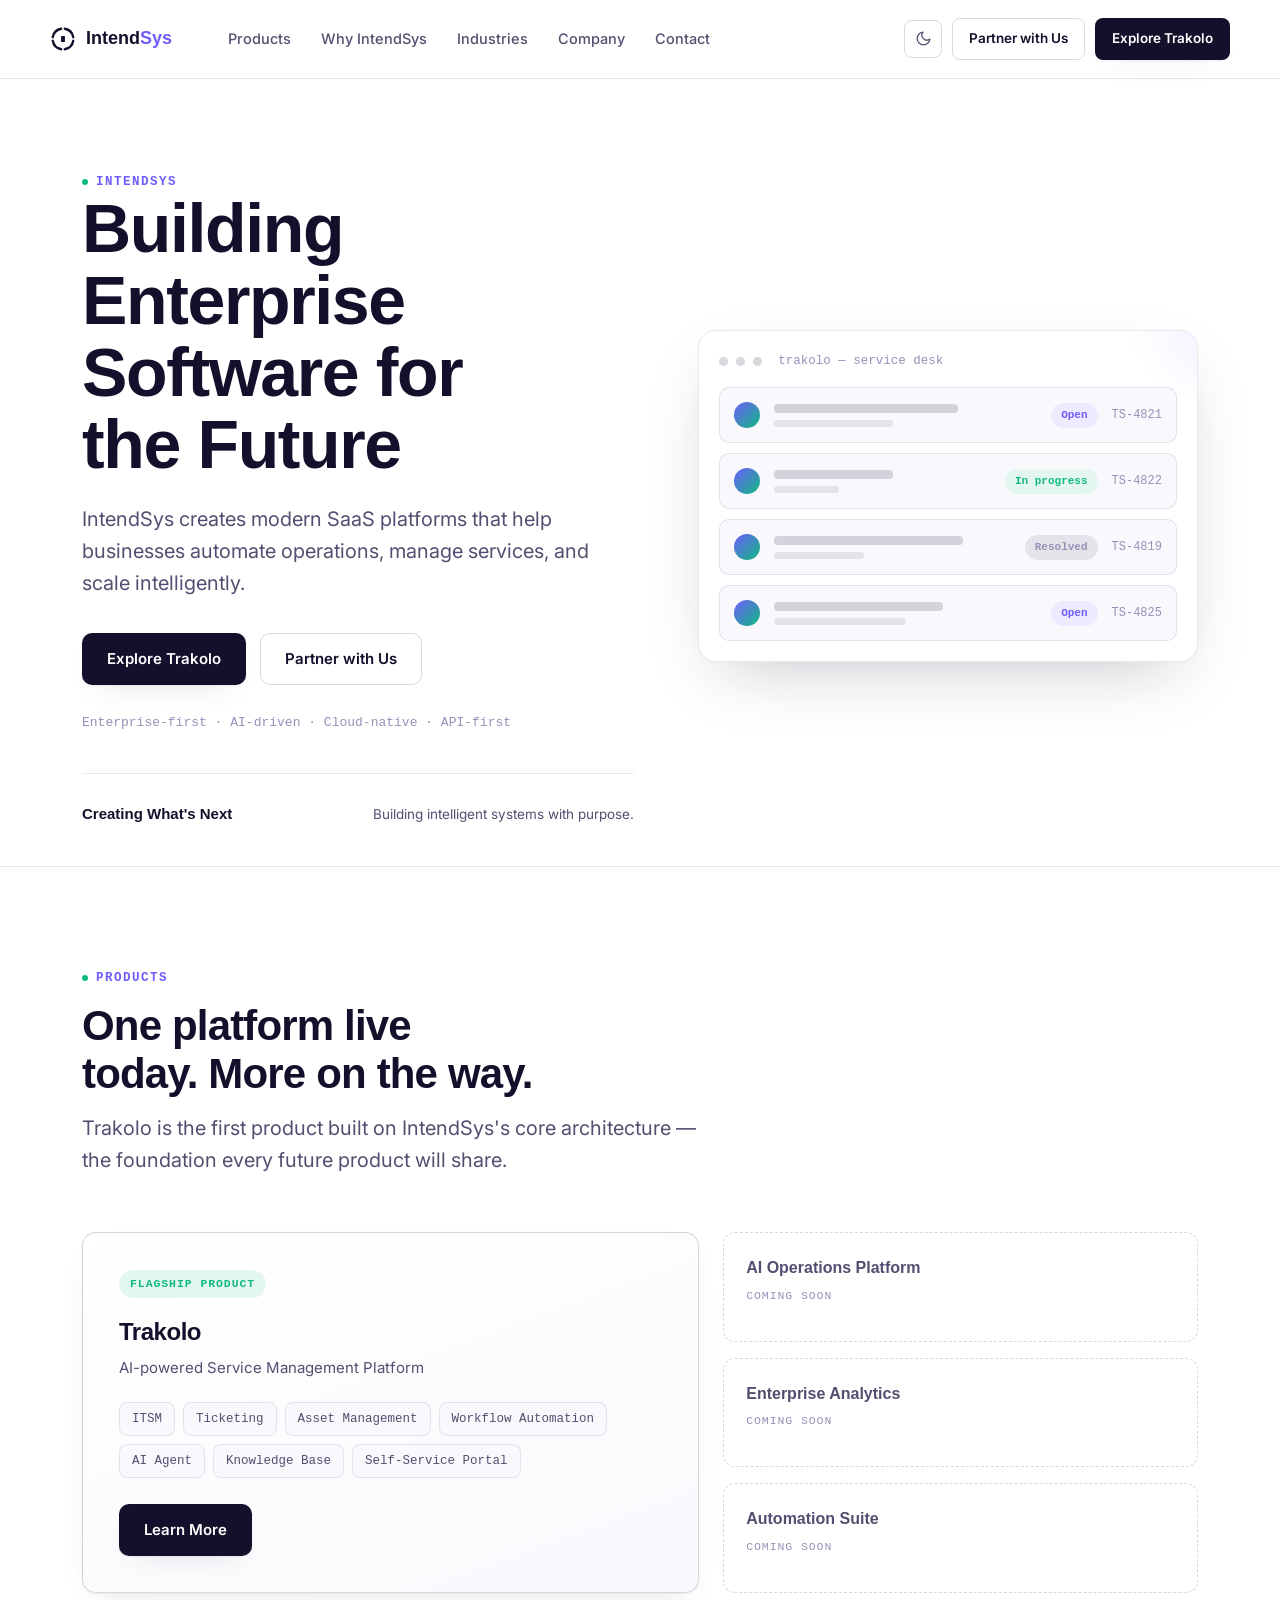
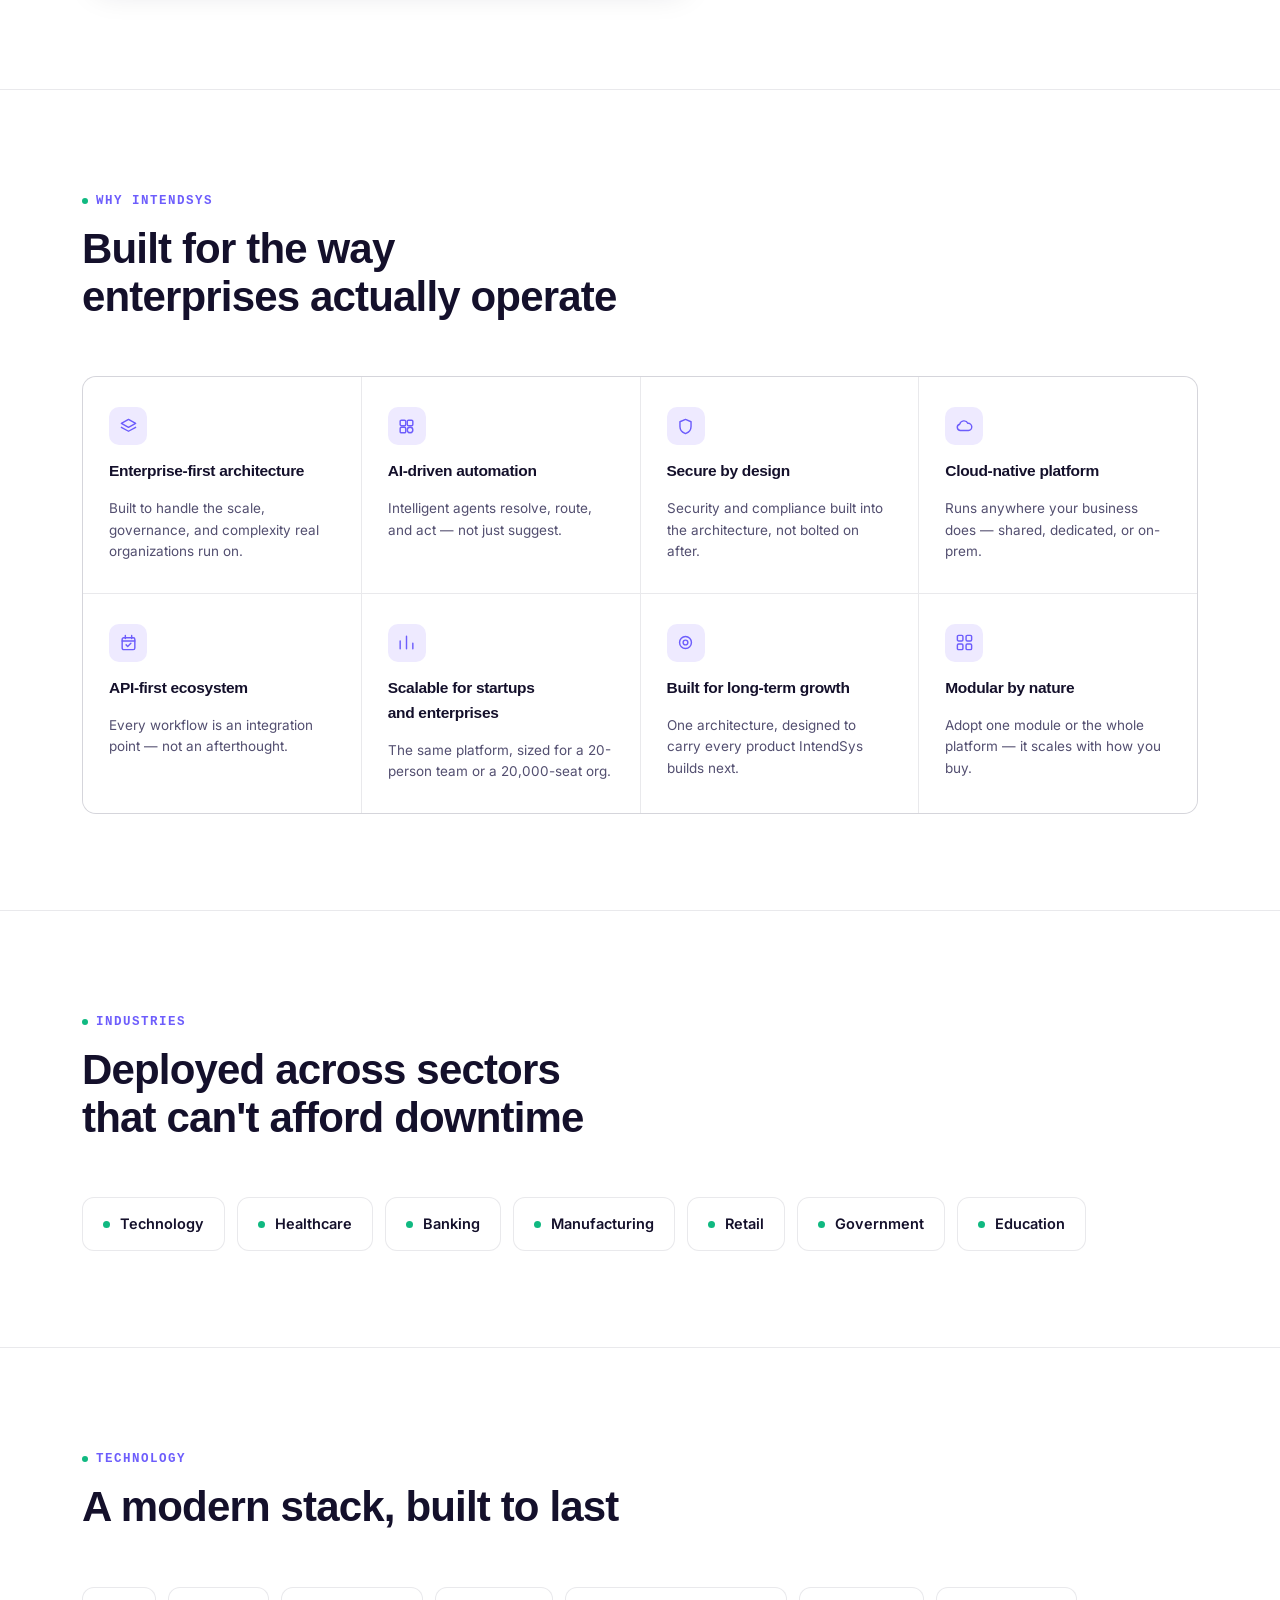
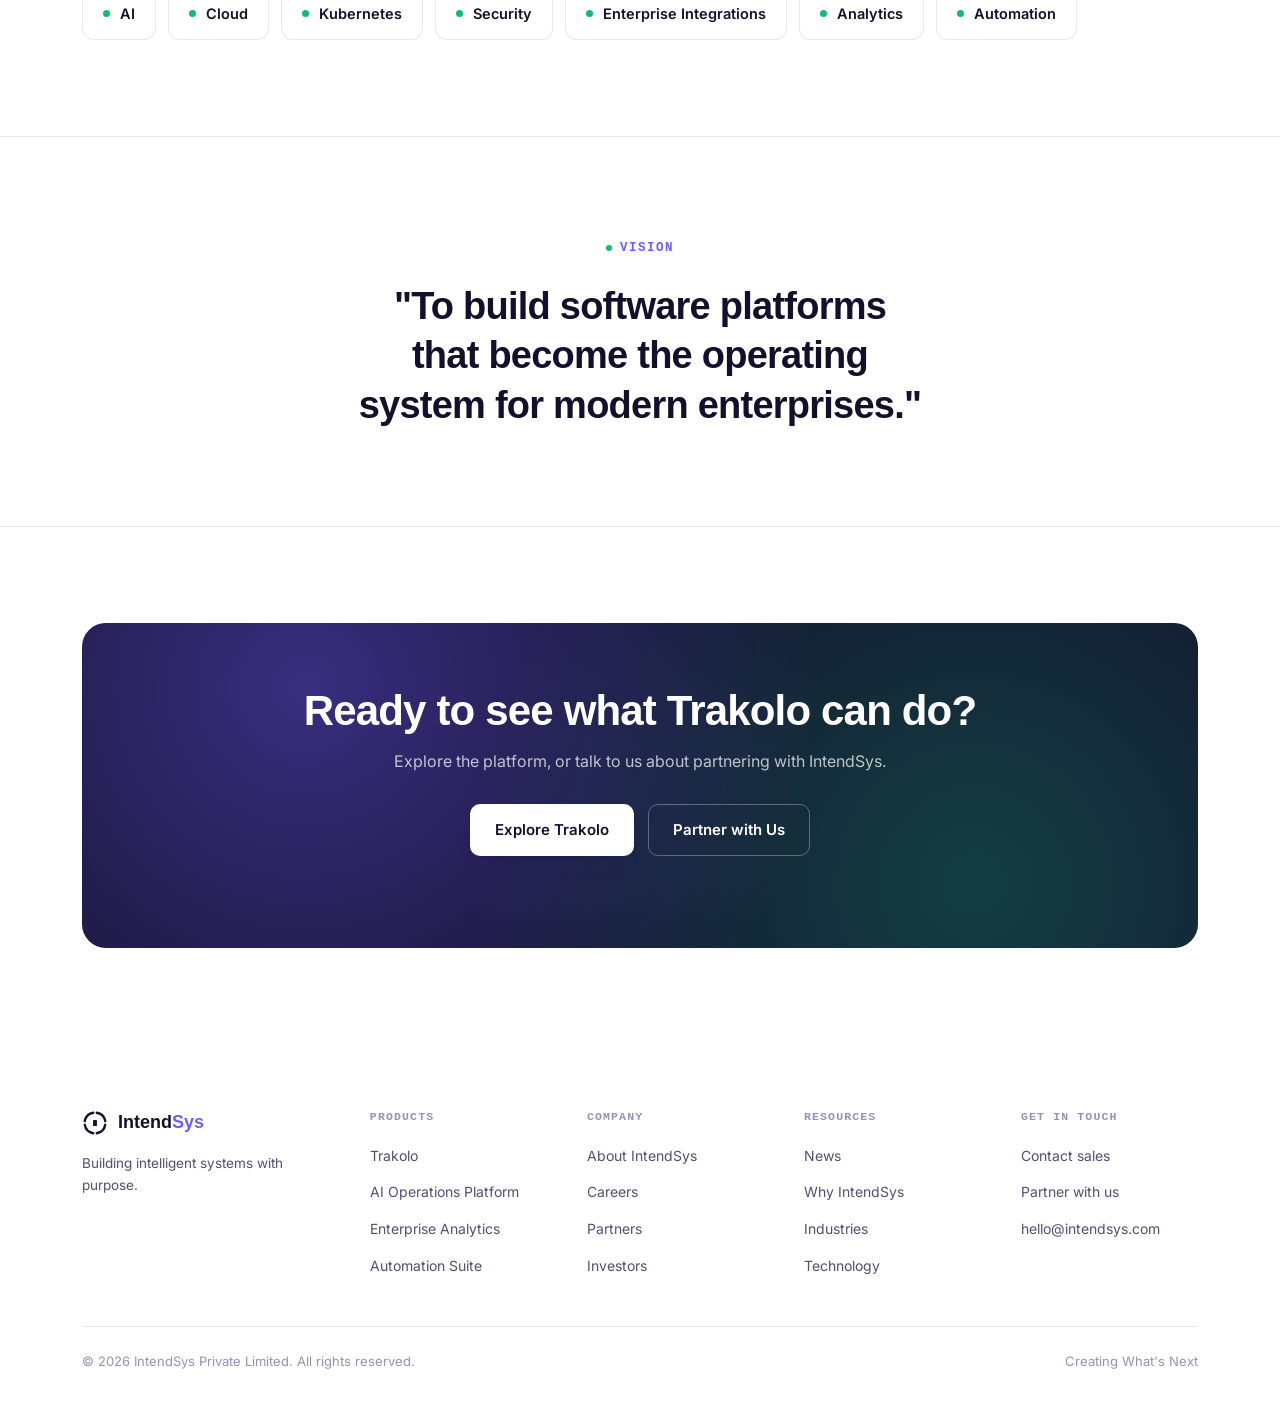
==== commit e4fd8db2: "Legal name to 'IntendSys Private Limited'; two-tone wordmark - Corrects 'IntendSys Technologies Priv" ====
--- a/index.html
+++ b/index.html
@@ -14,7 +14,7 @@
   <nav class="wrap nav">
     <a href="index.html" class="logo">
       <svg viewBox="0 0 100 100"><path d="M56.95 10.61A40 40 0 0189.39 43.05M89.39 56.95A40 40 0 0156.95 89.39M43.05 89.39A40 40 0 0110.61 56.95M10.61 43.05A40 40 0 0143.05 10.61" fill="none" stroke="currentColor" stroke-width="9" stroke-linecap="round"/><rect x="42.5" y="38.5" width="15" height="23" rx="2.2" fill="currentColor"/></svg>
-      IntendSys
+      <span class="logo-text">Intend<span class="accent">Sys</span></span>
     </a>
     <button class="nav-toggle" aria-label="Toggle menu" aria-expanded="false">☰</button>
     <div class="nav-links">
@@ -238,7 +238,7 @@
       <div class="footer-brand">
         <a href="index.html" class="logo">
           <svg viewBox="0 0 100 100"><path d="M56.95 10.61A40 40 0 0189.39 43.05M89.39 56.95A40 40 0 0156.95 89.39M43.05 89.39A40 40 0 0110.61 56.95M10.61 43.05A40 40 0 0143.05 10.61" fill="none" stroke="currentColor" stroke-width="9" stroke-linecap="round"/><rect x="42.5" y="38.5" width="15" height="23" rx="2.2" fill="currentColor"/></svg>
-          IntendSys
+          <span class="logo-text">Intend<span class="accent">Sys</span></span>
         </a>
         <p>Building intelligent systems with purpose.</p>
       </div>
@@ -279,7 +279,7 @@
       </div>
     </div>
     <div class="footer-bottom">
-      <span>© 2026 IntendSys Technologies Private Limited. All rights reserved.</span>
+      <span>© 2026 IntendSys Private Limited. All rights reserved.</span>
       <span>Creating What's Next</span>
     </div>
   </div>
--- a/styles.css
+++ b/styles.css
@@ -123,6 +123,7 @@
 .nav{ display:flex; align-items:center; padding: 18px 0; gap: 12px; }
 .logo{ display:flex; align-items:center; gap:10px; font-family: var(--display); font-weight:600; font-size:18px; color: var(--ink); flex-shrink:0; }
 .logo svg{ width:26px; height:26px; color: var(--navy); }
+.logo .accent{ color: var(--blue); }
 :root[data-theme="dark"] .logo svg{ color: var(--ink); }
 @media (prefers-color-scheme: dark){ .logo svg{ color: var(--ink); } }
 
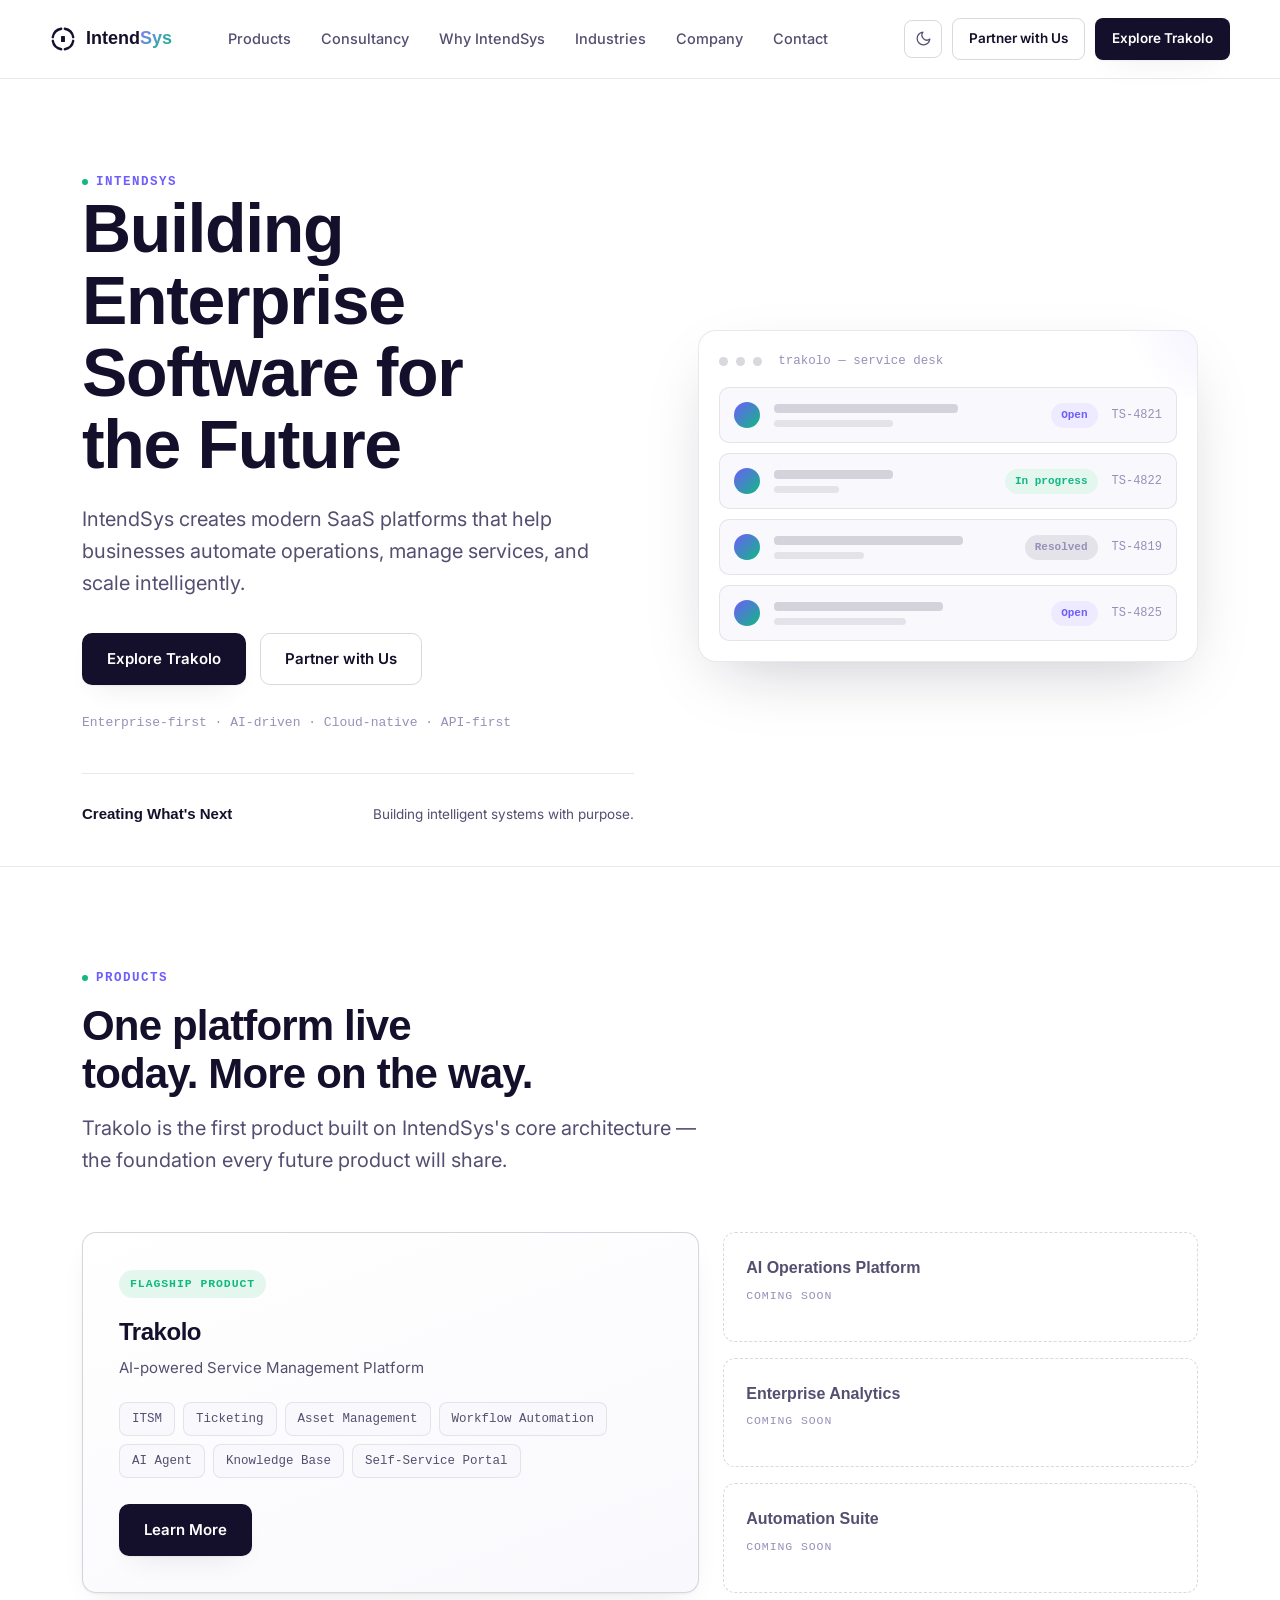
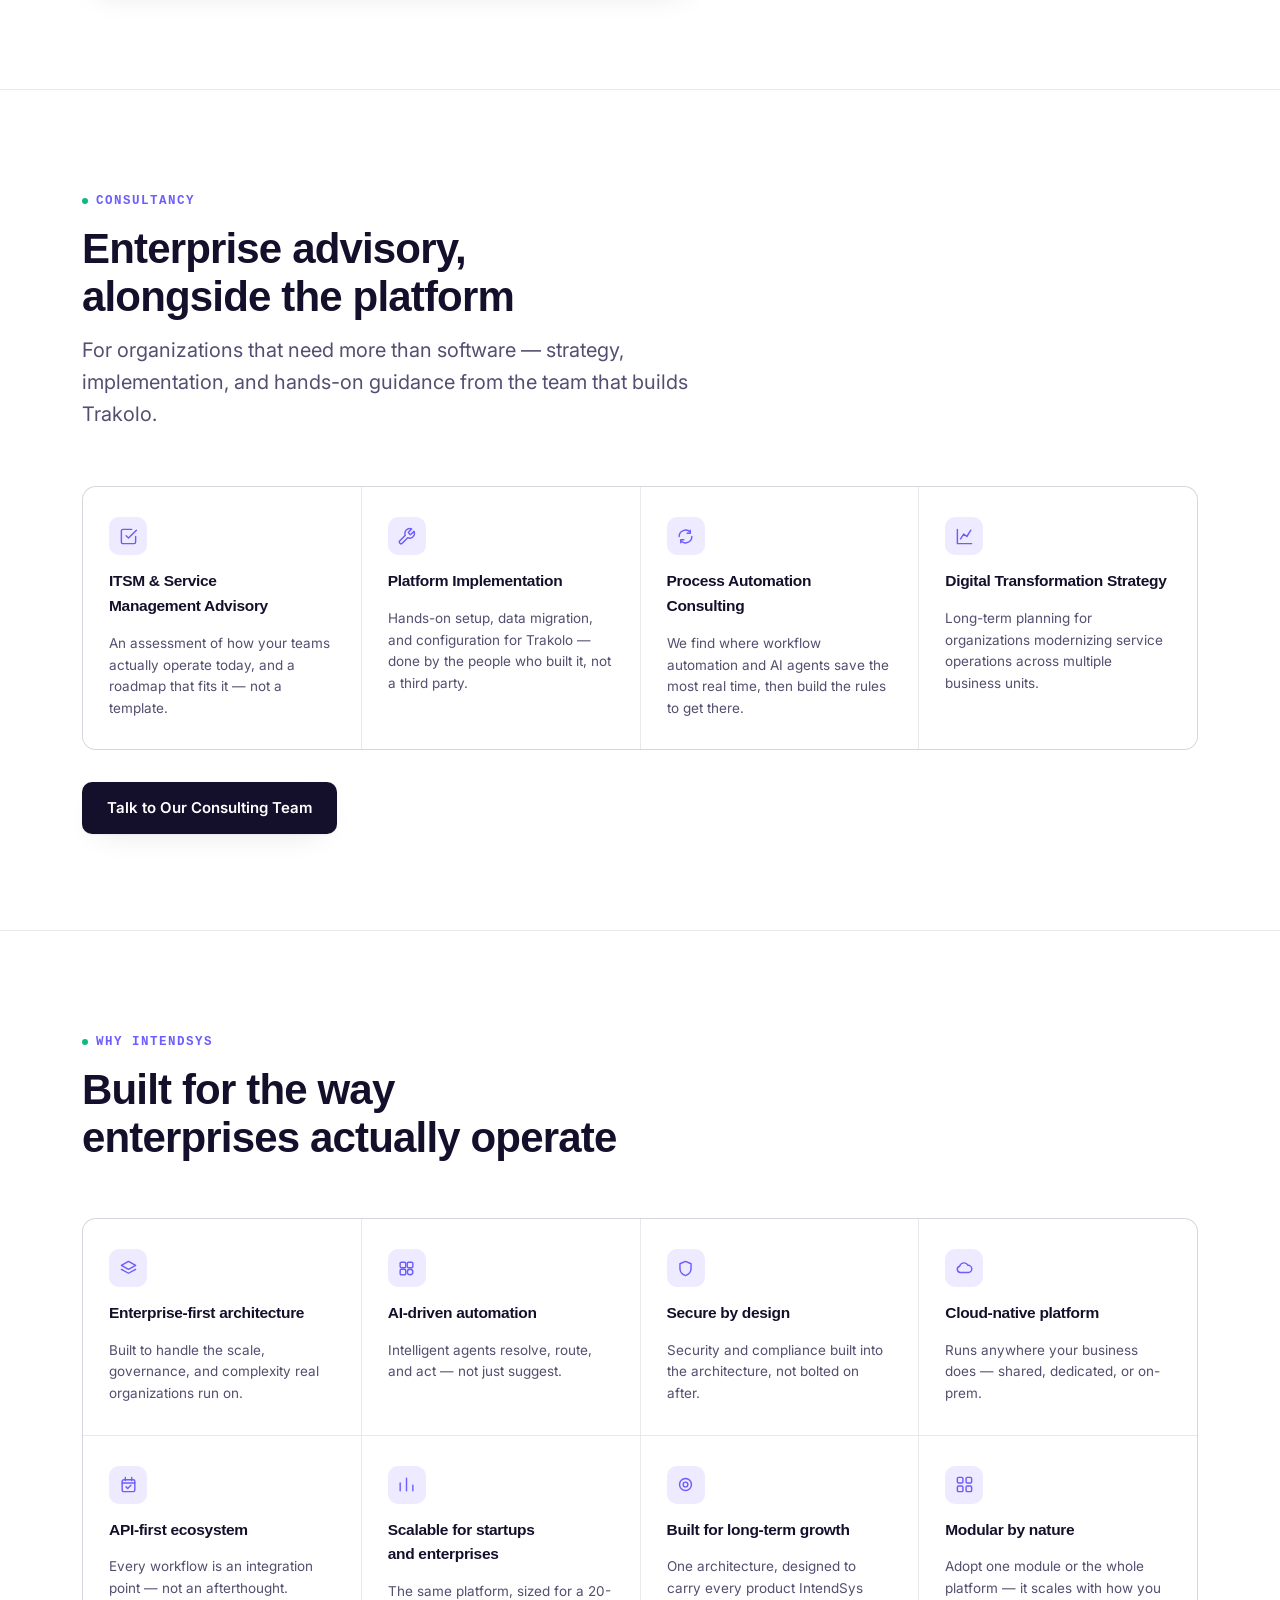
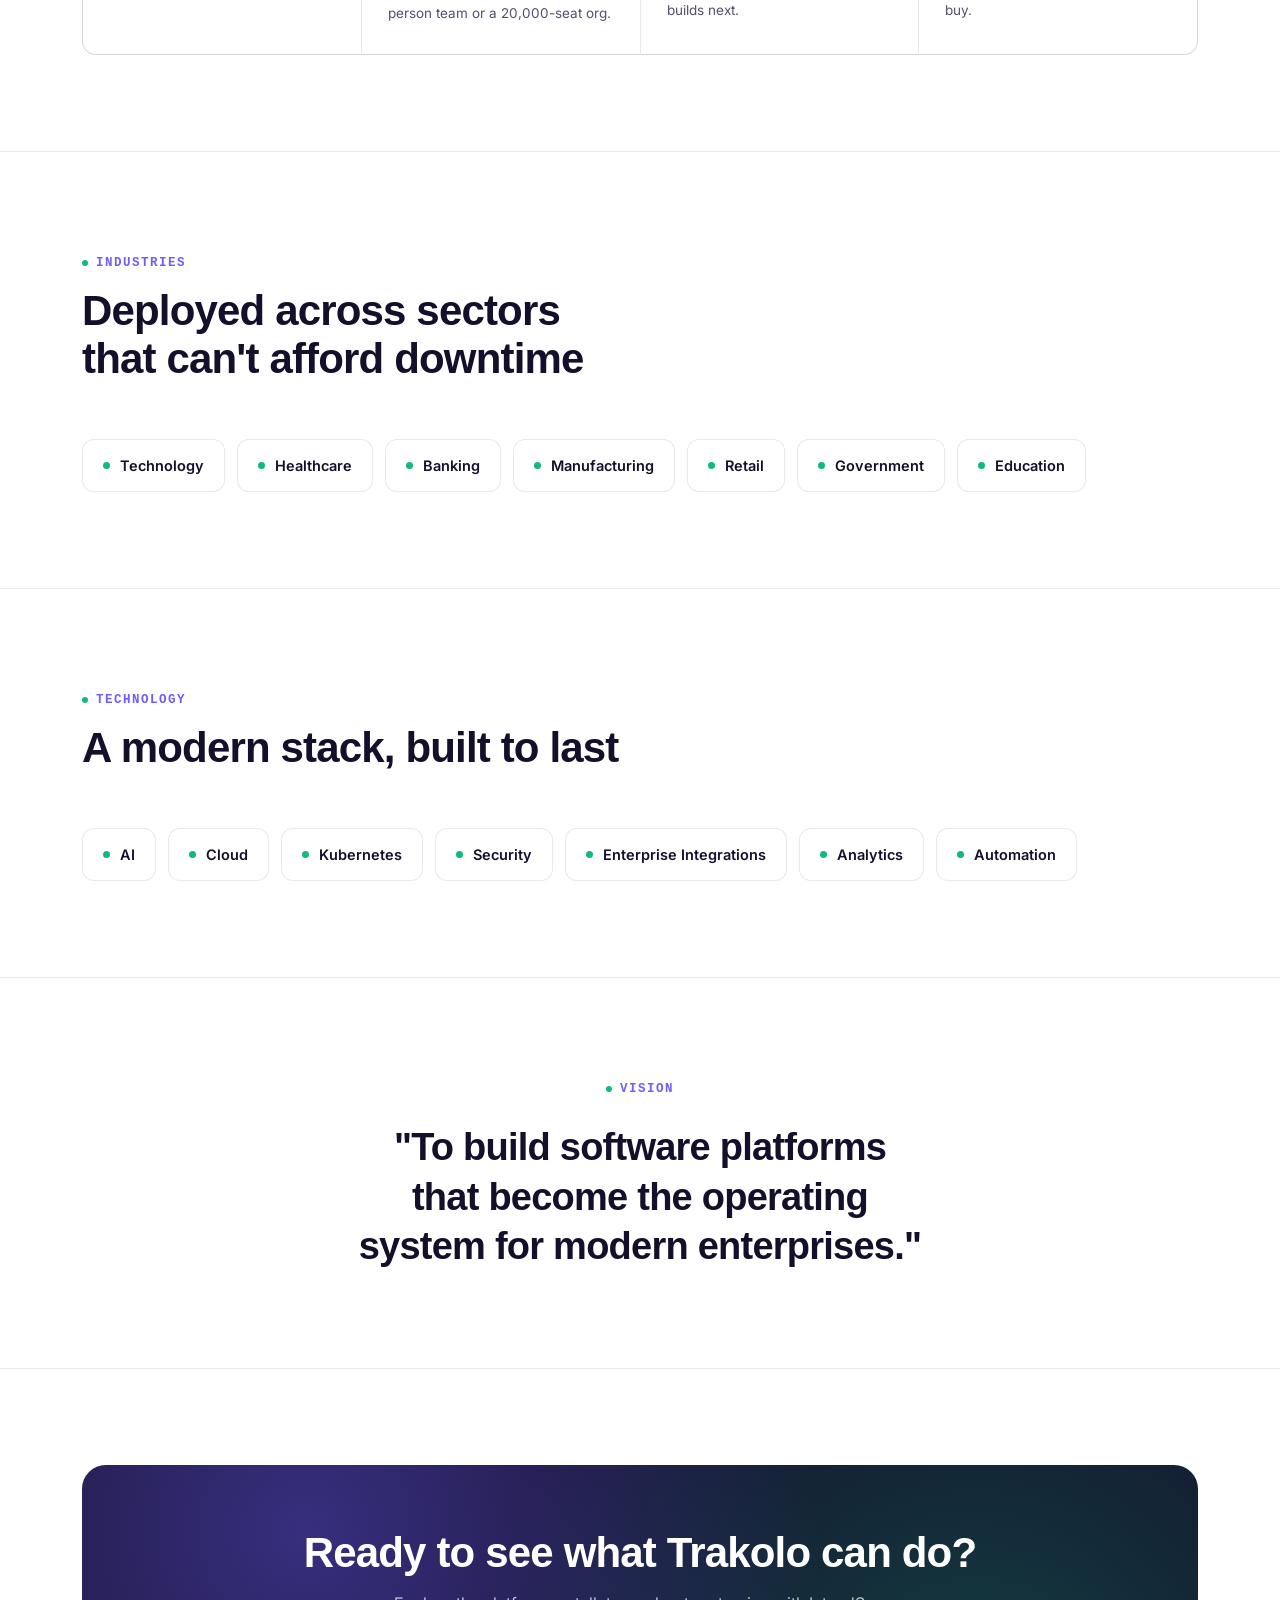
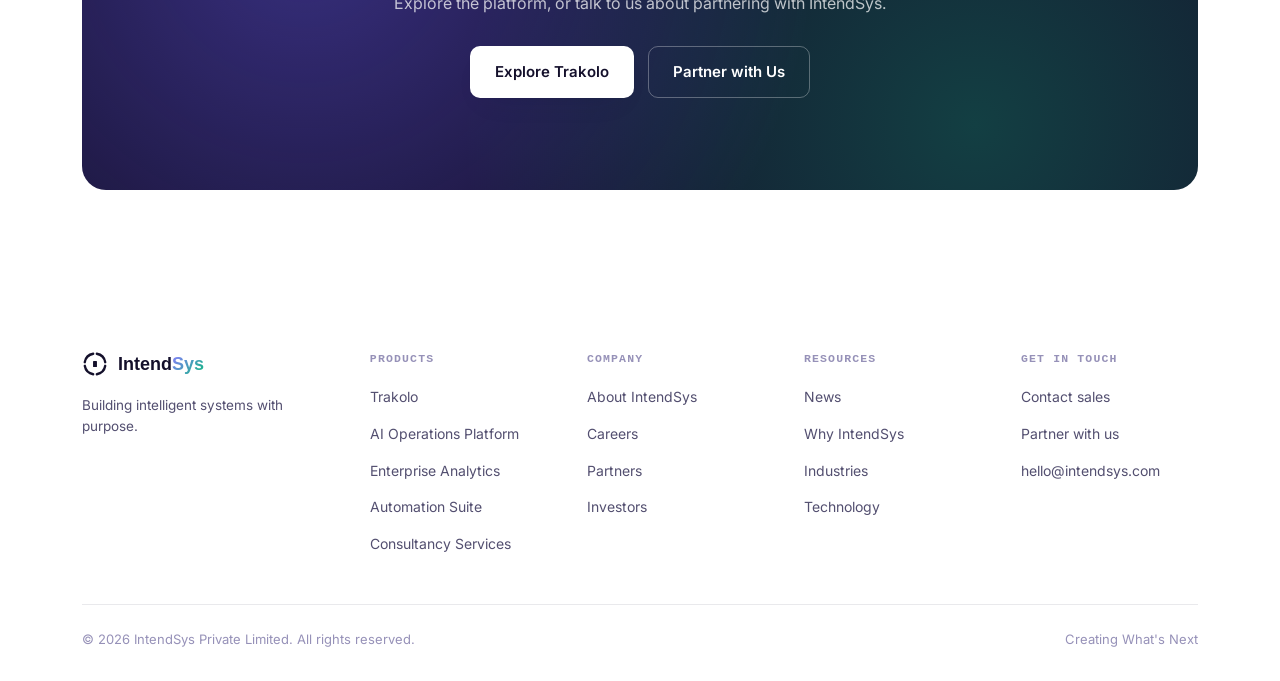
==== commit 28505dfd: "Add Consultancy Services to IntendSys New section on the homepage covering ITSM/service-management a" ====
--- a/index.html
+++ b/index.html
@@ -19,6 +19,7 @@
     <button class="nav-toggle" aria-label="Toggle menu" aria-expanded="false">☰</button>
     <div class="nav-links">
       <a href="index.html#products">Products</a>
+      <a href="index.html#consultancy">Consultancy</a>
       <a href="index.html#why">Why IntendSys</a>
       <a href="index.html#industries">Industries</a>
       <a href="about.html">Company</a>
@@ -125,6 +126,41 @@
   </div>
 </section>
 
+<section id="consultancy">
+  <div class="wrap">
+    <div class="section-head">
+      <span class="eyebrow">Consultancy</span>
+      <h2>Enterprise advisory, alongside the platform</h2>
+      <p class="lead">For organizations that need more than software — strategy, implementation, and hands-on guidance from the team that builds Trakolo.</p>
+    </div>
+    <div class="feature-grid">
+      <div class="feature-item">
+        <span class="icon"><svg viewBox="0 0 24 24" fill="none" stroke="currentColor" stroke-width="1.8" stroke-linecap="round" stroke-linejoin="round"><path d="M9 11l3 3L22 4"/><path d="M21 12v7a2 2 0 01-2 2H5a2 2 0 01-2-2V5a2 2 0 012-2h11"/></svg></span>
+        <h4>ITSM &amp; Service Management Advisory</h4>
+        <p>An assessment of how your teams actually operate today, and a roadmap that fits it — not a template.</p>
+      </div>
+      <div class="feature-item">
+        <span class="icon"><svg viewBox="0 0 24 24" fill="none" stroke="currentColor" stroke-width="1.8" stroke-linecap="round" stroke-linejoin="round"><path d="M14.7 6.3a1 1 0 000 1.4l1.6 1.6a1 1 0 001.4 0l3.77-3.77a6 6 0 01-7.94 7.94l-6.91 6.91a2.12 2.12 0 01-3-3l6.91-6.91a6 6 0 017.94-7.94l-3.76 3.76z"/></svg></span>
+        <h4>Platform Implementation</h4>
+        <p>Hands-on setup, data migration, and configuration for Trakolo — done by the people who built it, not a third party.</p>
+      </div>
+      <div class="feature-item">
+        <span class="icon"><svg viewBox="0 0 24 24" fill="none" stroke="currentColor" stroke-width="1.8" stroke-linecap="round" stroke-linejoin="round"><path d="M4 12a8 8 0 0114-5.3M20 12a8 8 0 01-14 5.3"/><path d="M18 4v4h-4M6 20v-4h4"/></svg></span>
+        <h4>Process Automation Consulting</h4>
+        <p>We find where workflow automation and AI agents save the most real time, then build the rules to get there.</p>
+      </div>
+      <div class="feature-item">
+        <span class="icon"><svg viewBox="0 0 24 24" fill="none" stroke="currentColor" stroke-width="1.8" stroke-linecap="round" stroke-linejoin="round"><path d="M3 3v18h18"/><path d="M7 15l4-6 4 3 5-8"/></svg></span>
+        <h4>Digital Transformation Strategy</h4>
+        <p>Long-term planning for organizations modernizing service operations across multiple business units.</p>
+      </div>
+    </div>
+    <div style="margin-top:32px;">
+      <a href="contact.html" class="btn btn-primary">Talk to Our Consulting Team</a>
+    </div>
+  </div>
+</section>
+
 <section id="why">
   <div class="wrap">
     <div class="section-head">
@@ -249,6 +285,7 @@
           <li><a href="index.html#products">AI Operations Platform</a></li>
           <li><a href="index.html#products">Enterprise Analytics</a></li>
           <li><a href="index.html#products">Automation Suite</a></li>
+          <li><a href="index.html#consultancy">Consultancy Services</a></li>
         </ul>
       </div>
       <div class="footer-col">
--- a/styles.css
+++ b/styles.css
@@ -123,7 +123,13 @@
 .nav{ display:flex; align-items:center; padding: 18px 0; gap: 12px; }
 .logo{ display:flex; align-items:center; gap:10px; font-family: var(--display); font-weight:600; font-size:18px; color: var(--ink); flex-shrink:0; }
 .logo svg{ width:26px; height:26px; color: var(--navy); }
-.logo .accent{ color: var(--blue); }
+.logo .accent{
+  color: var(--blue); /* fallback for browsers without background-clip:text */
+  background: linear-gradient(135deg, #8B7CFF, var(--emerald));
+  -webkit-background-clip: text;
+  background-clip: text;
+  -webkit-text-fill-color: transparent;
+}
 :root[data-theme="dark"] .logo svg{ color: var(--ink); }
 @media (prefers-color-scheme: dark){ .logo svg{ color: var(--ink); } }
 
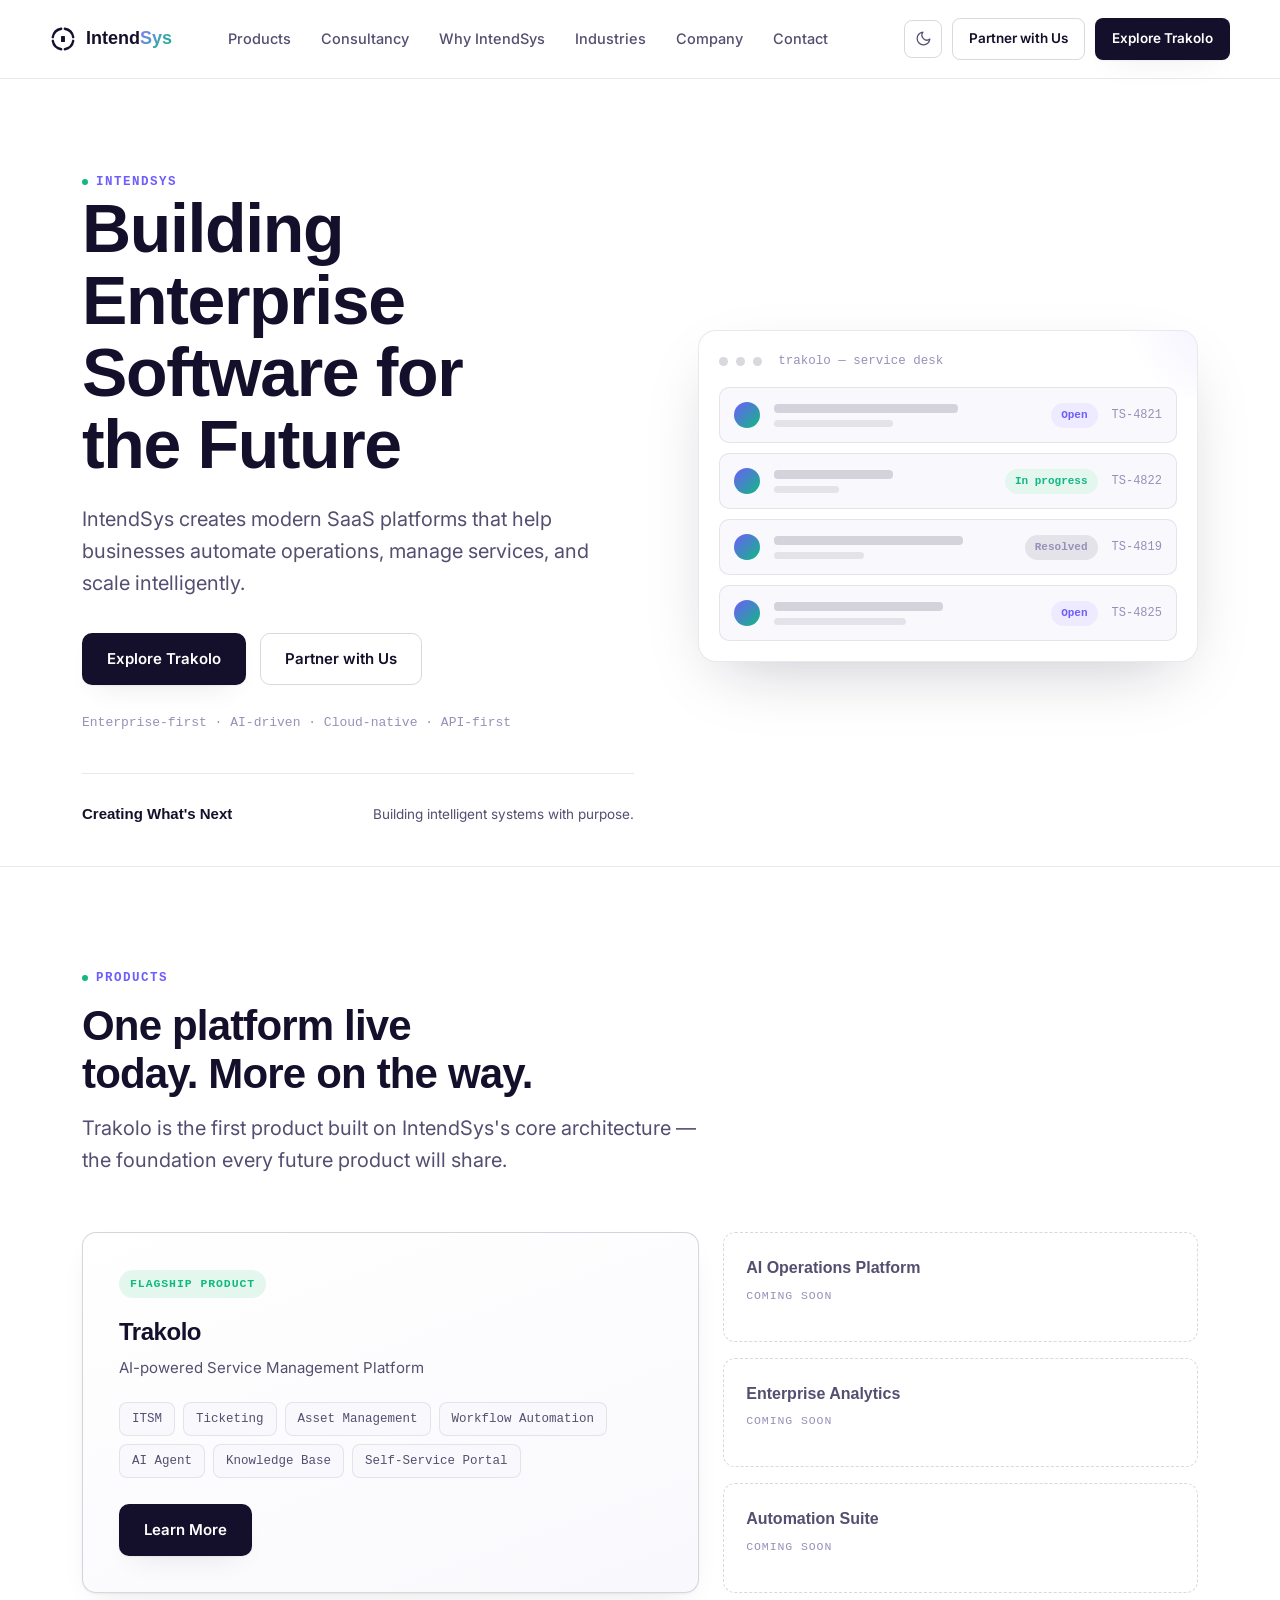
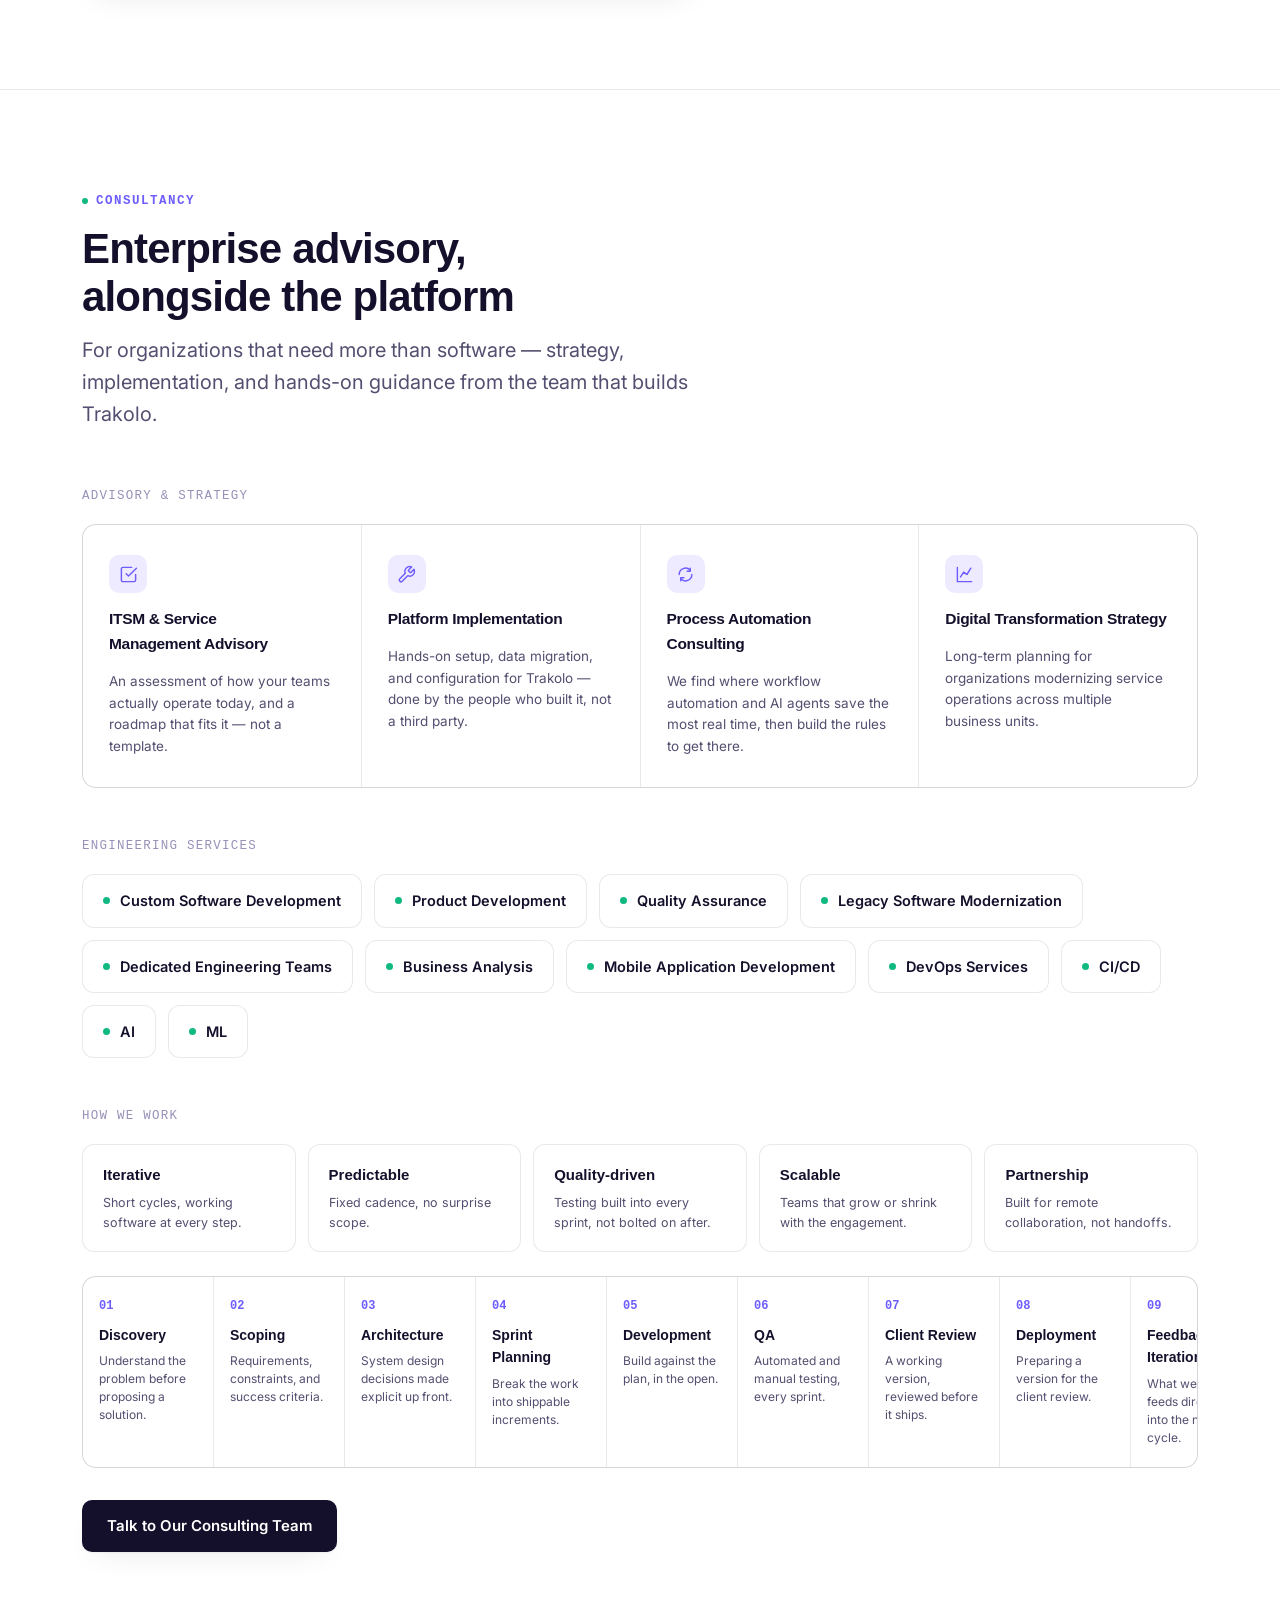
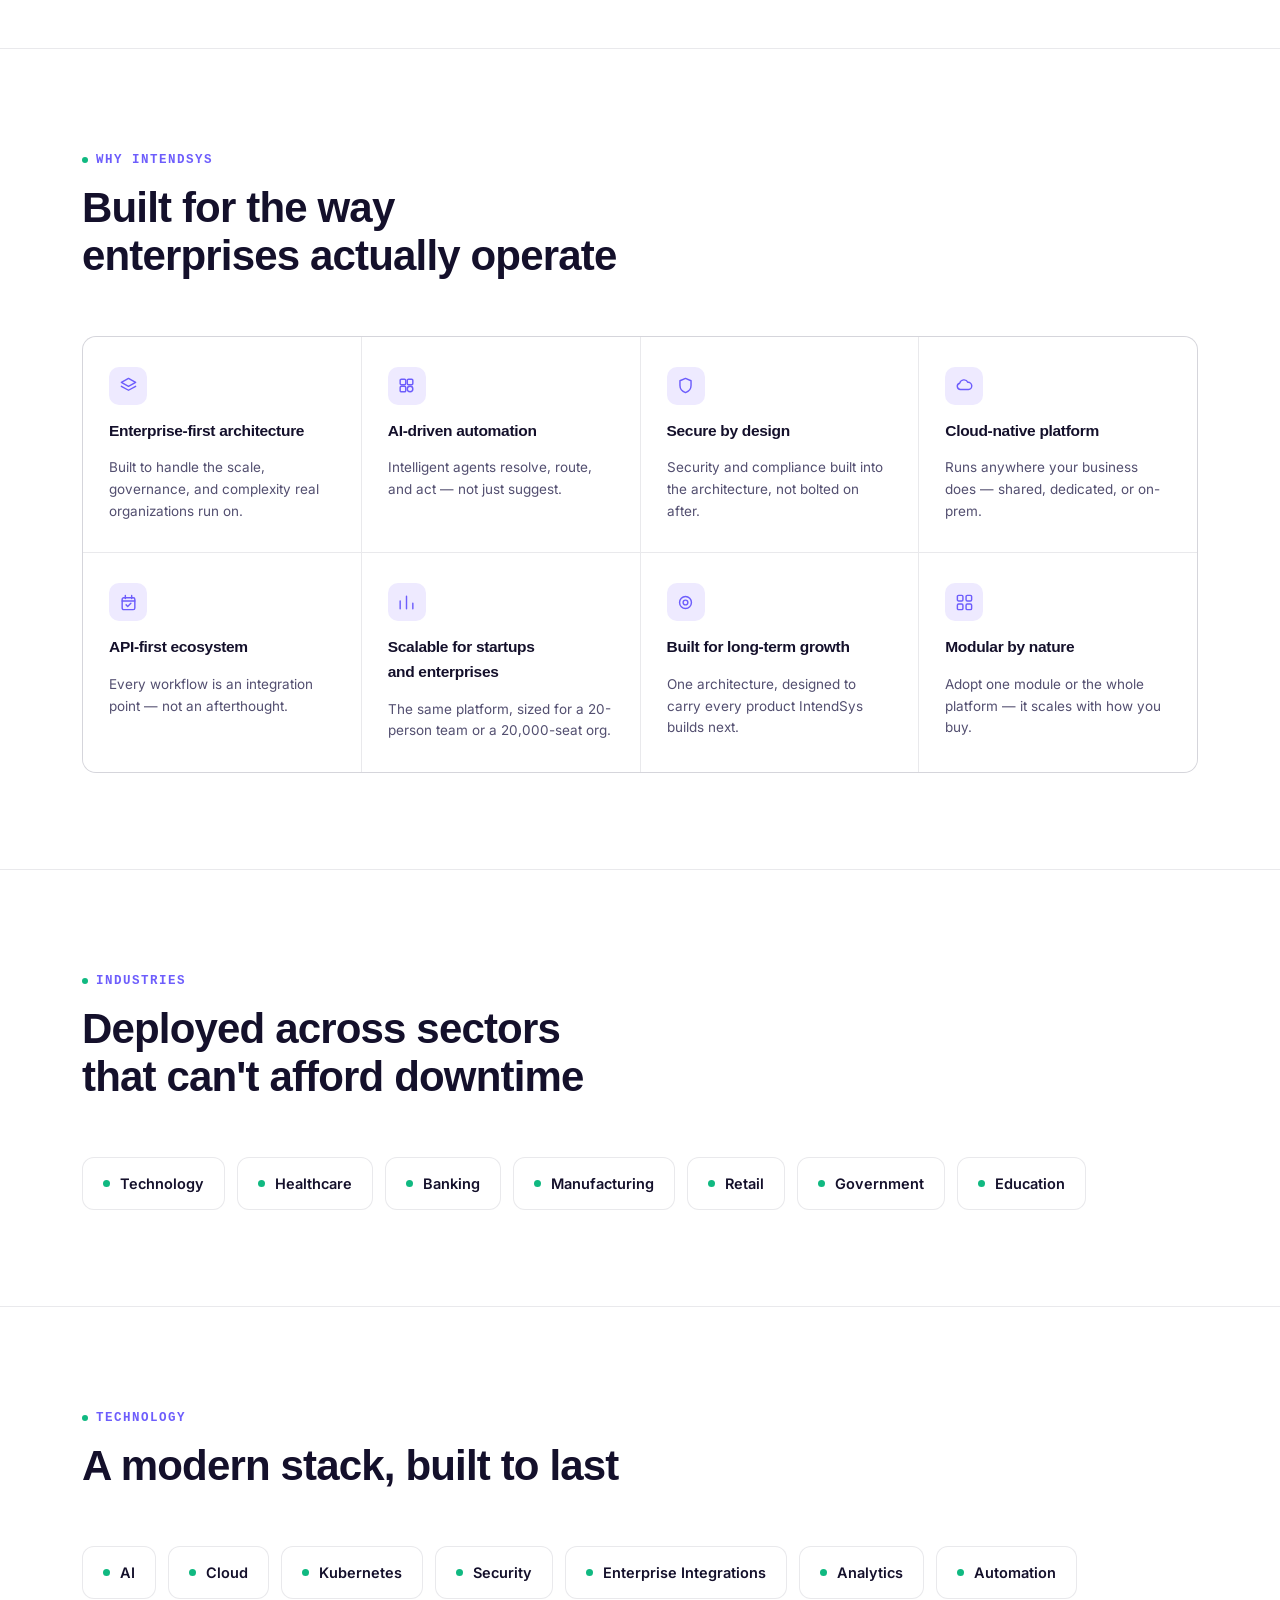
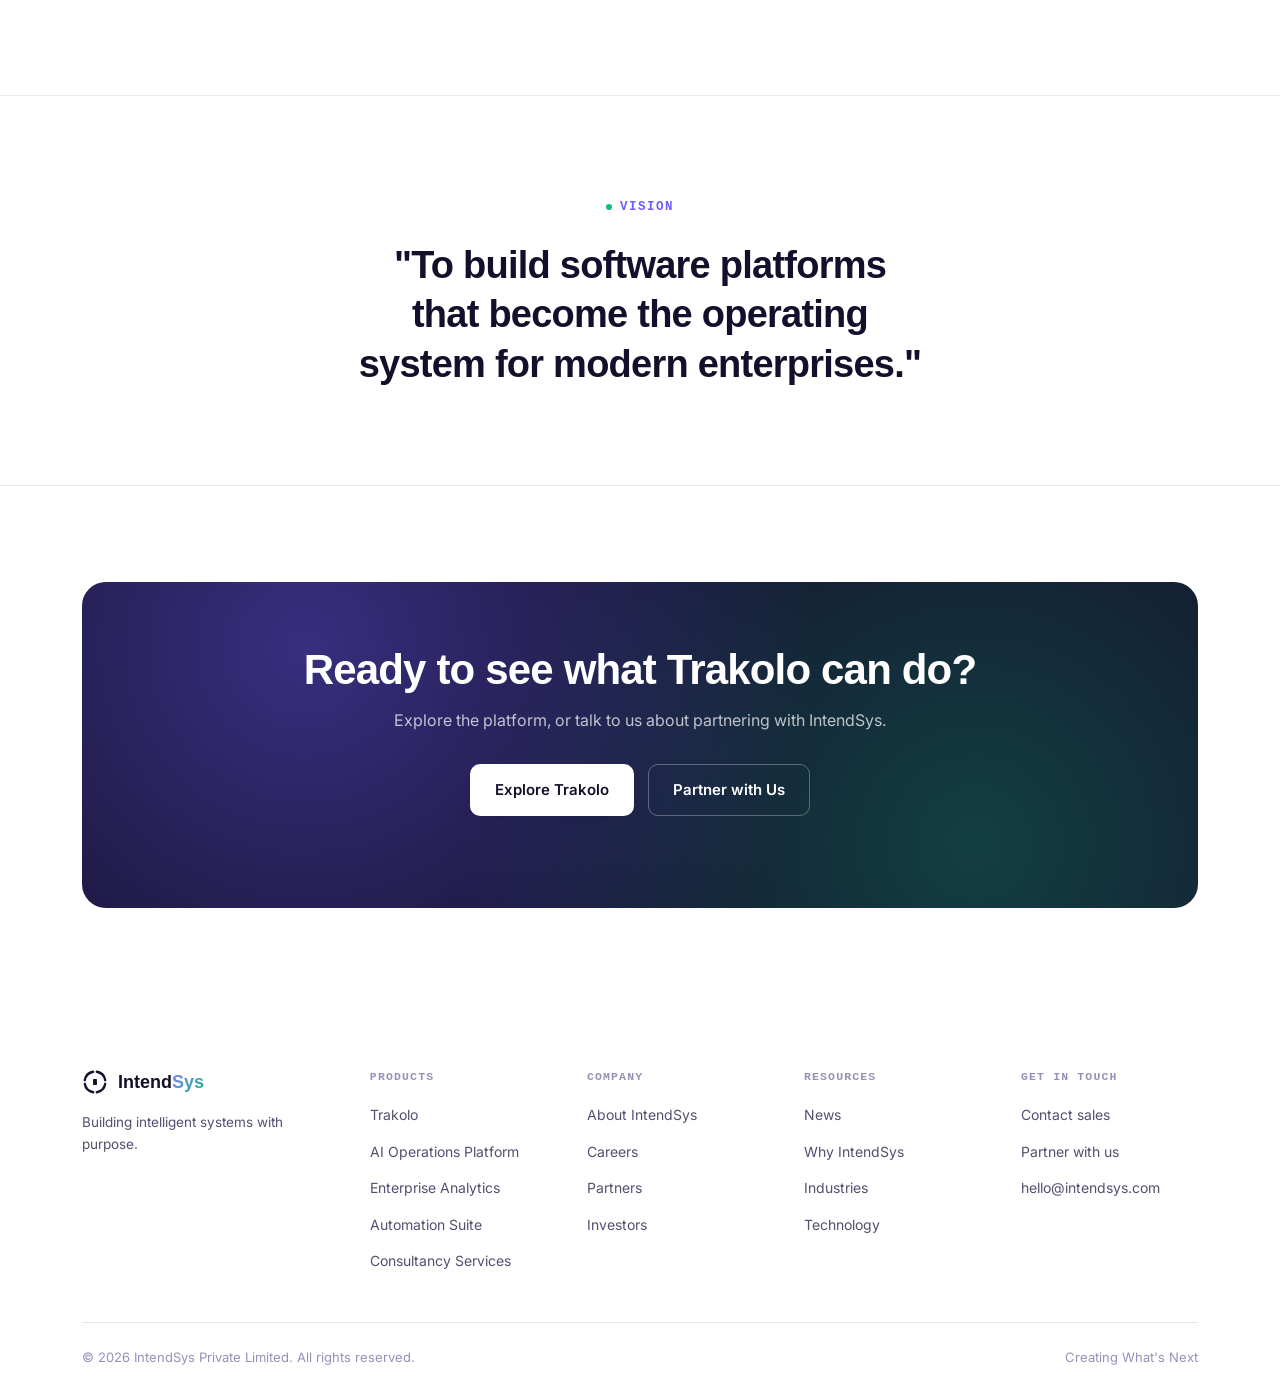
==== commit c749f483: "Expand Consultancy into full services: engineering list + delivery process - Engineering Services ch" ====
--- a/index.html
+++ b/index.html
@@ -133,6 +133,7 @@
       <h2>Enterprise advisory, alongside the platform</h2>
       <p class="lead">For organizations that need more than software — strategy, implementation, and hands-on guidance from the team that builds Trakolo.</p>
     </div>
+    <div class="subhead" style="margin-top:8px;">Advisory &amp; Strategy</div>
     <div class="feature-grid">
       <div class="feature-item">
         <span class="icon"><svg viewBox="0 0 24 24" fill="none" stroke="currentColor" stroke-width="1.8" stroke-linecap="round" stroke-linejoin="round"><path d="M9 11l3 3L22 4"/><path d="M21 12v7a2 2 0 01-2 2H5a2 2 0 01-2-2V5a2 2 0 012-2h11"/></svg></span>
@@ -155,6 +156,42 @@
         <p>Long-term planning for organizations modernizing service operations across multiple business units.</p>
       </div>
     </div>
+
+    <div class="subhead">Engineering Services</div>
+    <div class="chip-grid">
+      <span class="chip"><span class="dot"></span>Custom Software Development</span>
+      <span class="chip"><span class="dot"></span>Product Development</span>
+      <span class="chip"><span class="dot"></span>Quality Assurance</span>
+      <span class="chip"><span class="dot"></span>Legacy Software Modernization</span>
+      <span class="chip"><span class="dot"></span>Dedicated Engineering Teams</span>
+      <span class="chip"><span class="dot"></span>Business Analysis</span>
+      <span class="chip"><span class="dot"></span>Mobile Application Development</span>
+      <span class="chip"><span class="dot"></span>DevOps Services</span>
+      <span class="chip"><span class="dot"></span>CI/CD</span>
+      <span class="chip"><span class="dot"></span>AI</span>
+      <span class="chip"><span class="dot"></span>ML</span>
+    </div>
+
+    <div class="subhead">How We Work</div>
+    <div class="principle-row" style="margin-bottom:24px;">
+      <div class="principle"><div class="name">Iterative</div><div class="desc">Short cycles, working software at every step.</div></div>
+      <div class="principle"><div class="name">Predictable</div><div class="desc">Fixed cadence, no surprise scope.</div></div>
+      <div class="principle"><div class="name">Quality-driven</div><div class="desc">Testing built into every sprint, not bolted on after.</div></div>
+      <div class="principle"><div class="name">Scalable</div><div class="desc">Teams that grow or shrink with the engagement.</div></div>
+      <div class="principle"><div class="name">Partnership</div><div class="desc">Built for remote collaboration, not handoffs.</div></div>
+    </div>
+    <div class="process-strip">
+      <div class="process-step"><div class="num">01</div><div class="name">Discovery</div><div class="desc">Understand the problem before proposing a solution.</div></div>
+      <div class="process-step"><div class="num">02</div><div class="name">Scoping</div><div class="desc">Requirements, constraints, and success criteria.</div></div>
+      <div class="process-step"><div class="num">03</div><div class="name">Architecture</div><div class="desc">System design decisions made explicit up front.</div></div>
+      <div class="process-step"><div class="num">04</div><div class="name">Sprint Planning</div><div class="desc">Break the work into shippable increments.</div></div>
+      <div class="process-step"><div class="num">05</div><div class="name">Development</div><div class="desc">Build against the plan, in the open.</div></div>
+      <div class="process-step"><div class="num">06</div><div class="name">QA</div><div class="desc">Automated and manual testing, every sprint.</div></div>
+      <div class="process-step"><div class="num">07</div><div class="name">Client Review</div><div class="desc">A working version, reviewed before it ships.</div></div>
+      <div class="process-step"><div class="num">08</div><div class="name">Deployment</div><div class="desc">Preparing a version for the client review.</div></div>
+      <div class="process-step"><div class="num">09</div><div class="name">Feedback &amp; Iteration</div><div class="desc">What we learn feeds directly into the next cycle.</div></div>
+    </div>
+
     <div style="margin-top:32px;">
       <a href="contact.html" class="btn btn-primary">Talk to Our Consulting Team</a>
     </div>
--- a/styles.css
+++ b/styles.css
@@ -267,6 +267,24 @@
 .chip:hover{ border-color: var(--blue); transform: translateY(-2px); }
 .chip .dot{ width:7px; height:7px; border-radius:50%; background: var(--emerald); }
 
+.subhead{ font-family: var(--mono); font-size:12.5px; text-transform:uppercase; letter-spacing:0.1em; color: var(--ink-faint); margin:48px 0 18px; }
+
+/* Engagement principles */
+.principle-row{ display:flex; flex-wrap:wrap; gap:12px; }
+.principle{
+  flex:1; min-width:150px; padding:18px 20px; border-radius:12px; border:1px solid var(--line);
+  background: var(--panel-raised);
+}
+.principle .name{ font-family: var(--display); font-weight:600; font-size:15px; color: var(--ink); margin-bottom:6px; }
+.principle .desc{ font-size:12.5px; color: var(--ink-soft); }
+
+/* Process strip */
+.process-strip{ display:flex; overflow-x:auto; gap:1px; background: var(--line); border:1px solid var(--line); border-radius: var(--radius); }
+.process-step{ background: var(--panel-raised); flex:1; min-width:130px; padding:20px 16px; }
+.process-step .num{ font-family: var(--mono); font-size:12px; color: var(--blue); font-weight:700; margin-bottom:8px; }
+.process-step .name{ font-family: var(--display); font-weight:600; font-size:14px; color: var(--ink); margin-bottom:6px; }
+.process-step .desc{ font-size:12px; color: var(--ink-soft); line-height:1.5; }
+
 /* Vision */
 .vision{ text-align:center; }
 .vision-inner{ max-width: 780px; margin: 0 auto; }
